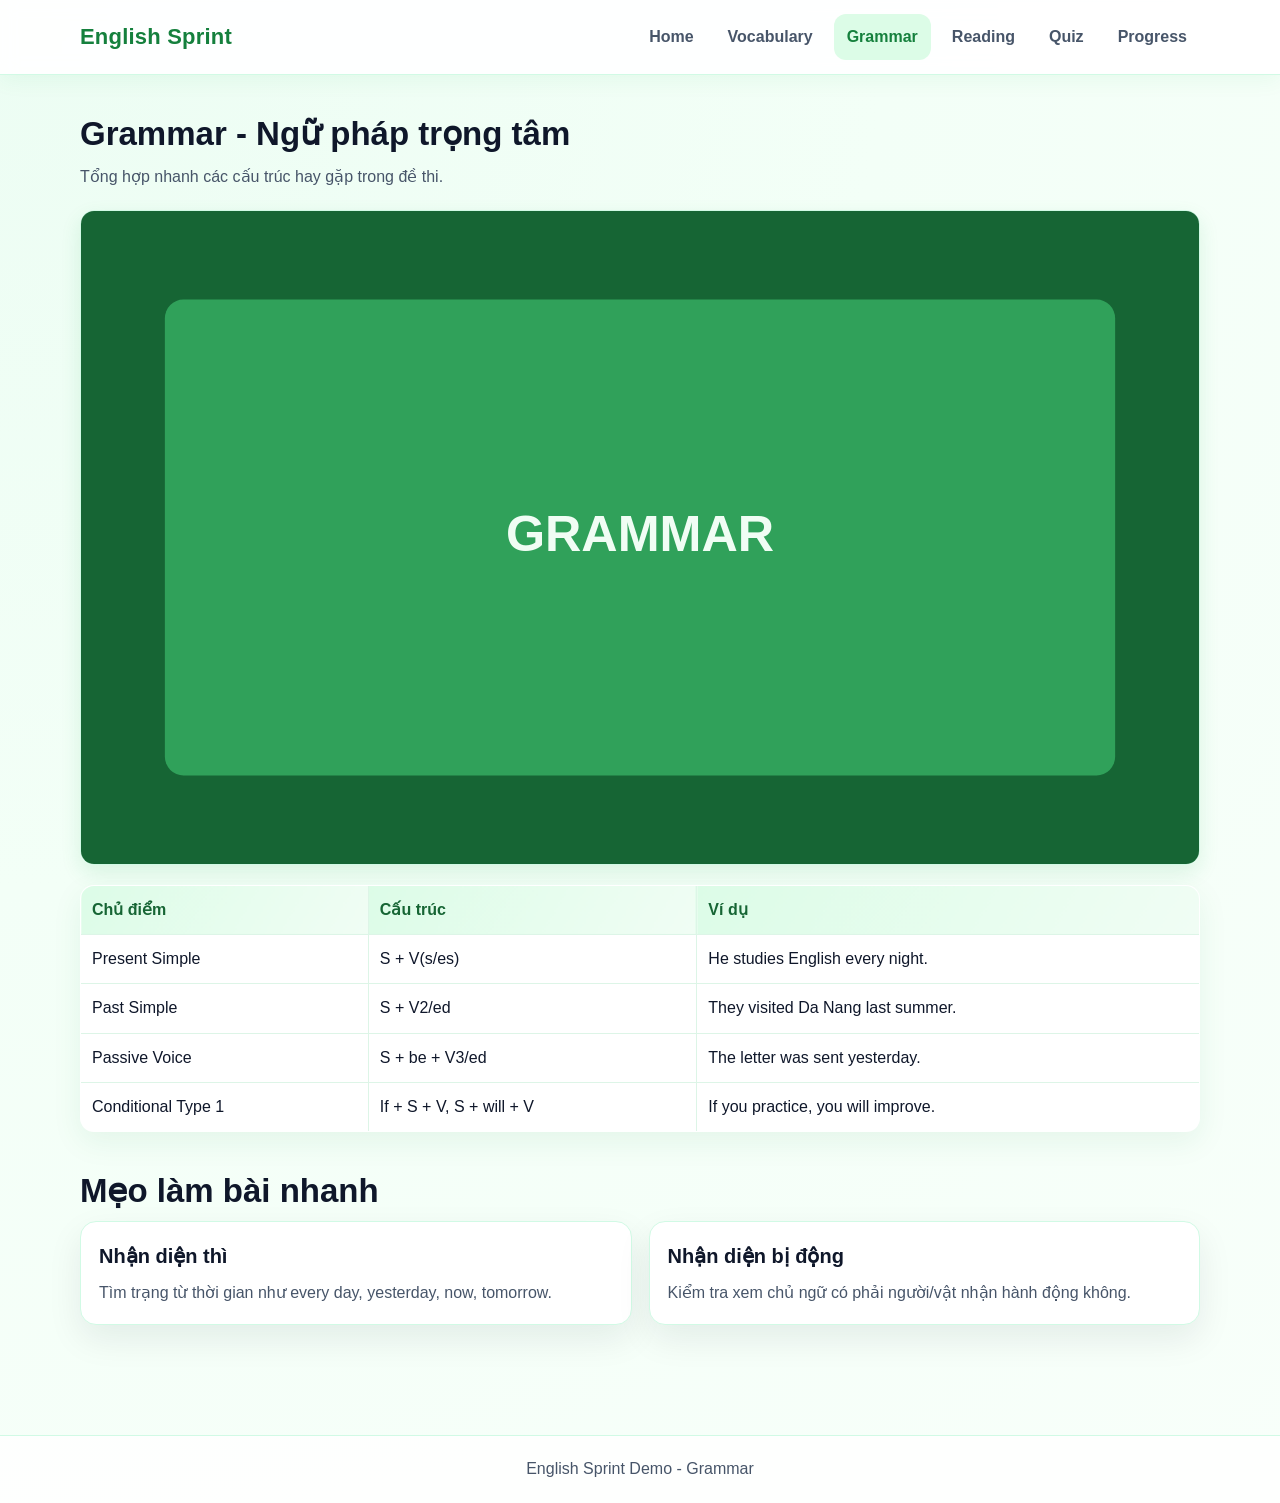
==== html/grammar.html @ 09dfe47a "Add files via upload" ====
<!doctype html>
<html lang="vi">
  <head>
    <meta charset="UTF-8" />
    <meta name="viewport" content="width=device-width, initial-scale=1.0" />
    <title>English Sprint - Grammar</title>
    <link rel="stylesheet" href="../css/style.css" />
  </head>
  <body>
    <header class="site-header">
      <div class="container header-wrap">
        <a class="logo" href="index.html">English Sprint</a>
        <button class="nav-toggle">Menu</button>
        <nav class="main-nav">
          <ul>
            <li><a href="index.html">Home</a></li>
            <li><a href="vocabulary.html">Vocabulary</a></li>
            <li><a href="grammar.html">Grammar</a></li>
            <li><a href="reading.html">Reading</a></li>
            <li><a href="quiz.html">Quiz</a></li>
            <li><a href="progress.html">Progress</a></li>
          </ul>
        </nav>
      </div>
    </header>

    <main class="section">
      <div class="container">
        <h1 class="section-title">Grammar - Ngữ pháp trọng tâm</h1>
        <p class="section-subtitle">Tổng hợp nhanh các cấu trúc hay gặp trong đề thi.</p>
        <img class="page-image" src="../images/grammar-green.svg" alt="Grammar green banner" />

        <table class="grammar-table">
          <thead>
            <tr>
              <th>Chủ điểm</th>
              <th>Cấu trúc</th>
              <th>Ví dụ</th>
            </tr>
          </thead>
          <tbody>
            <tr>
              <td>Present Simple</td>
              <td>S + V(s/es)</td>
              <td>He studies English every night.</td>
            </tr>
            <tr>
              <td>Past Simple</td>
              <td>S + V2/ed</td>
              <td>They visited Da Nang last summer.</td>
            </tr>
            <tr>
              <td>Passive Voice</td>
              <td>S + be + V3/ed</td>
              <td>The letter was sent yesterday.</td>
            </tr>
            <tr>
              <td>Conditional Type 1</td>
              <td>If + S + V, S + will + V</td>
              <td>If you practice, you will improve.</td>
            </tr>
          </tbody>
        </table>

        <section class="section">
          <h2 class="section-title">Mẹo làm bài nhanh</h2>
          <div class="grid-2">
            <article class="card">
              <h3>Nhận diện thì</h3>
              <p>Tìm trạng từ thời gian như every day, yesterday, now, tomorrow.</p>
            </article>
            <article class="card">
              <h3>Nhận diện bị động</h3>
              <p>Kiểm tra xem chủ ngữ có phải người/vật nhận hành động không.</p>
            </article>
          </div>
        </section>
      </div>
    </main>

    <footer class="site-footer">
      <div class="container">English Sprint Demo - Grammar</div>
    </footer>

    <script src="../js/main.js"></script>
  </body>
</html>
---- css/style.css ----
* {
  box-sizing: border-box;
  margin: 0;
  padding: 0;
}

:root {
  --primary: #16a34a;
  --primary-dark: #15803d;
  --primary-soft: #dcfce7;
  --bg: #f3fff7;
  --surface: #ffffff;
  --text: #0f172a;
  --muted: #475569;
  --border: #d1fae5;
  --success: #15803d;
  --danger: #b91c1c;
  --shadow-soft: 0 10px 30px rgba(21, 128, 61, 0.08);
  --shadow-card: 0 14px 35px rgba(15, 23, 42, 0.08);
  --radius: 16px;
}

html {
  scroll-behavior: smooth;
}

body {
  font-family: "Segoe UI", Tahoma, Geneva, Verdana, sans-serif;
  background: radial-gradient(circle at top left, #ecfdf3 0%, var(--bg) 45%, #f8fffa 100%);
  color: var(--text);
  line-height: 1.65;
}

a {
  text-decoration: none;
  color: inherit;
}

.container {
  width: min(1120px, 92%);
  margin: 0 auto;
}

.site-header {
  background: rgba(255, 255, 255, 0.92);
  border-bottom: 1px solid var(--border);
  backdrop-filter: blur(8px);
  position: sticky;
  top: 0;
  z-index: 10;
  box-shadow: 0 6px 20px rgba(22, 163, 74, 0.06);
}

.header-wrap {
  display: flex;
  align-items: center;
  justify-content: space-between;
  padding: 14px 0;
}

.logo {
  font-size: 22px;
  font-weight: 800;
  color: var(--primary-dark);
  letter-spacing: 0.2px;
}

.nav-toggle {
  display: none;
  border: 1px solid var(--border);
  border-radius: 12px;
  background: #fff;
  padding: 8px 12px;
  color: var(--primary-dark);
  cursor: pointer;
}

.main-nav ul {
  display: flex;
  gap: 8px;
  list-style: none;
  flex-wrap: wrap;
}

.main-nav a {
  display: inline-block;
  padding: 10px 13px;
  border-radius: 12px;
  color: var(--muted);
  font-weight: 600;
  transition: 0.2s ease;
}

.main-nav a:hover,
.main-nav a.active {
  background: var(--primary-soft);
  color: var(--primary-dark);
}

.hero {
  padding: 64px 0 34px;
}

.hero-grid {
  display: grid;
  grid-template-columns: 1.2fr 1fr;
  gap: 28px;
  align-items: center;
}

.hero h1 {
  font-size: clamp(32px, 4vw, 46px);
  line-height: 1.18;
  margin-bottom: 14px;
}

.hero p {
  color: var(--muted);
  margin-bottom: 22px;
  font-size: 17px;
  max-width: 62ch;
}

.hero-card {
  background: var(--surface);
  border: 1px solid var(--border);
  border-radius: 20px;
  padding: 22px;
  box-shadow: var(--shadow-soft);
}

.hero-cover,
.page-image {
  width: 100%;
  border-radius: 14px;
  border: 1px solid var(--border);
  display: block;
  box-shadow: 0 8px 20px rgba(22, 163, 74, 0.12);
}

.hero-cover {
  margin-bottom: 14px;
}

.page-image {
  margin: 10px 0 20px;
}

.btn,
button.btn {
  display: inline-flex;
  align-items: center;
  justify-content: center;
  gap: 6px;
  border: 0;
  border-radius: 12px;
  background: linear-gradient(135deg, var(--primary) 0%, var(--primary-dark) 100%);
  color: white;
  padding: 11px 17px;
  font-weight: 700;
  cursor: pointer;
  transition: transform 0.15s ease, box-shadow 0.2s ease;
  box-shadow: 0 10px 20px rgba(21, 128, 61, 0.22);
}

.btn:hover,
button.btn:hover {
  transform: translateY(-1px);
  box-shadow: 0 14px 24px rgba(21, 128, 61, 0.28);
}

.btn.outline {
  border: 1px solid var(--primary);
  color: var(--primary-dark);
  background: #fff;
  box-shadow: none;
}

.btn.outline:hover {
  background: var(--primary-soft);
}

.section {
  padding: 38px 0;
}

.section-title {
  font-size: clamp(27px, 3vw, 33px);
  margin-bottom: 9px;
  line-height: 1.26;
}

.section-subtitle {
  color: var(--muted);
  margin-bottom: 20px;
  font-size: 16px;
}

.grid-3 {
  display: grid;
  grid-template-columns: repeat(3, 1fr);
  gap: 17px;
}

.grid-2 {
  display: grid;
  grid-template-columns: repeat(2, 1fr);
  gap: 17px;
}

.card {
  background: var(--surface);
  border: 1px solid var(--border);
  border-radius: var(--radius);
  padding: 18px;
  box-shadow: var(--shadow-card);
}

.card h3 {
  margin-bottom: 7px;
  font-size: 20px;
}

.card p {
  color: var(--muted);
}

.flashcard {
  cursor: pointer;
  transition: transform 0.2s ease, box-shadow 0.2s ease;
}

.flashcard:hover {
  transform: translateY(-3px);
  box-shadow: 0 18px 36px rgba(22, 163, 74, 0.18);
}

.flashcard .answer {
  margin-top: 10px;
  padding-top: 10px;
  border-top: 1px dashed var(--border);
  color: var(--muted);
  display: none;
}

.flashcard.open .answer {
  display: block;
}

.badge {
  display: inline-block;
  margin-top: 12px;
  background: var(--primary-soft);
  color: var(--primary-dark);
  padding: 5px 11px;
  border-radius: 999px;
  font-size: 13px;
  font-weight: 700;
}

.grammar-table {
  width: 100%;
  border-collapse: collapse;
  background: var(--surface);
  border: 1px solid var(--border);
  border-radius: 14px;
  overflow: hidden;
  box-shadow: var(--shadow-soft);
}

.grammar-table th,
.grammar-table td {
  border: 1px solid #ddf5e7;
  padding: 11px;
  text-align: left;
  vertical-align: top;
}

.grammar-table th {
  background: linear-gradient(120deg, #dcfce7 0%, #f0fdf4 100%);
  color: #166534;
}

.reading-block {
  background: #fff;
  border: 1px solid var(--border);
  border-radius: 14px;
  padding: 19px;
  margin-bottom: 18px;
  box-shadow: var(--shadow-soft);
}

.question {
  margin-bottom: 14px;
}

.question p {
  margin-bottom: 8px;
  color: var(--text);
  font-weight: 700;
}

.options label {
  display: block;
  margin-bottom: 8px;
  color: var(--muted);
}

.options input {
  accent-color: var(--primary-dark);
}

.result {
  margin-top: 14px;
  padding: 12px;
  border-radius: 12px;
  background: #ecfeff;
  border: 1px solid #bae6fd;
  color: #075985;
  font-weight: 600;
}

.result.good {
  background: #ecfdf5;
  border-color: #bbf7d0;
  color: var(--success);
}

.result.bad {
  background: #fef2f2;
  border-color: #fecaca;
  color: var(--danger);
}

.result.tight {
  margin-top: 12px;
}

.stack-space {
  margin-bottom: 12px;
}

.stats {
  display: grid;
  grid-template-columns: repeat(3, 1fr);
  gap: 14px;
  margin-bottom: 16px;
}

.stat {
  background: #fff;
  border: 1px solid var(--border);
  border-radius: 14px;
  padding: 15px;
  box-shadow: var(--shadow-soft);
}

.stat h4 {
  color: var(--muted);
  font-size: 14px;
  margin-bottom: 8px;
}

.stat p {
  font-size: 26px;
  font-weight: 800;
  color: #14532d;
}

.history-list {
  list-style: none;
  display: grid;
  gap: 10px;
}

.history-item {
  background: #fff;
  border: 1px solid var(--border);
  border-radius: 12px;
  padding: 13px;
  display: flex;
  justify-content: space-between;
  align-items: center;
  box-shadow: var(--shadow-soft);
}

.site-footer {
  margin-top: 34px;
  padding: 20px 0;
  border-top: 1px solid var(--border);
  color: var(--muted);
  text-align: center;
  background: rgba(255, 255, 255, 0.85);
}

@media (max-width: 900px) {
  .hero-grid,
  .grid-3,
  .grid-2,
  .stats {
    grid-template-columns: 1fr;
  }

  .hero {
    padding-top: 42px;
  }
}

@media (max-width: 740px) {
  .nav-toggle {
    display: inline-block;
  }

  .main-nav {
    position: absolute;
    top: 64px;
    left: 0;
    right: 0;
    background: #fff;
    border-bottom: 1px solid var(--border);
    display: none;
    box-shadow: 0 12px 22px rgba(15, 23, 42, 0.09);
  }

  .main-nav.open {
    display: block;
  }

  .main-nav ul {
    flex-direction: column;
    padding: 10px;
  }

  .main-nav a {
    width: 100%;
  }

  .history-item {
    flex-direction: column;
    align-items: flex-start;
    gap: 6px;
  }
}

/* ==========================================================================
   Vocabulary - Learned states
   ========================================================================== */
.flashcard {
  position: relative;
  display: flex;
  flex-direction: column;
  justify-content: space-between;
  height: 100%;
  min-height: 220px;
}

.flashcard.learned {
  opacity: 0.85;
  border-color: var(--success);
  background: linear-gradient(135deg, #ffffff 0%, #f0fdf4 100%);
  box-shadow: 0 8px 24px rgba(22, 163, 74, 0.08);
}

.flashcard.learned .learned-badge {
  display: inline-block;
}

/* Nút đánh dấu trong flashcard */
.learn-btn {
  margin-top: auto; /* Đẩy nút xuống dưới cùng của card */
  font-size: 14px;
  padding: 8px 12px;
  border-radius: 10px;
  border-color: #cbd5e1;
  color: var(--muted);
  width: 100%;
  transition: all 0.2s ease;
}

.learn-btn:hover {
  background: #f1f5f9;
  border-color: #94a3b8;
  color: var(--text);
  box-shadow: none;
}

.flashcard.learned .learn-btn {
  background: var(--primary-soft);
  color: var(--success);
  border-color: var(--border);
}

.flashcard.learned .learn-btn:hover {
  background: #bbf7d0;
  color: var(--primary-dark);
}

/* Badge hiển thị "Đã thuộc" */
.learned-badge {
  display: none;
  position: absolute;
  top: 14px;
  right: 14px;
  background: linear-gradient(135deg, var(--primary) 0%, var(--primary-dark) 100%);
  color: white;
  padding: 4px 10px;
  border-radius: 20px;
  font-size: 11px;
  font-weight: 700;
  box-shadow: 0 4px 10px rgba(22, 163, 74, 0.2);
}
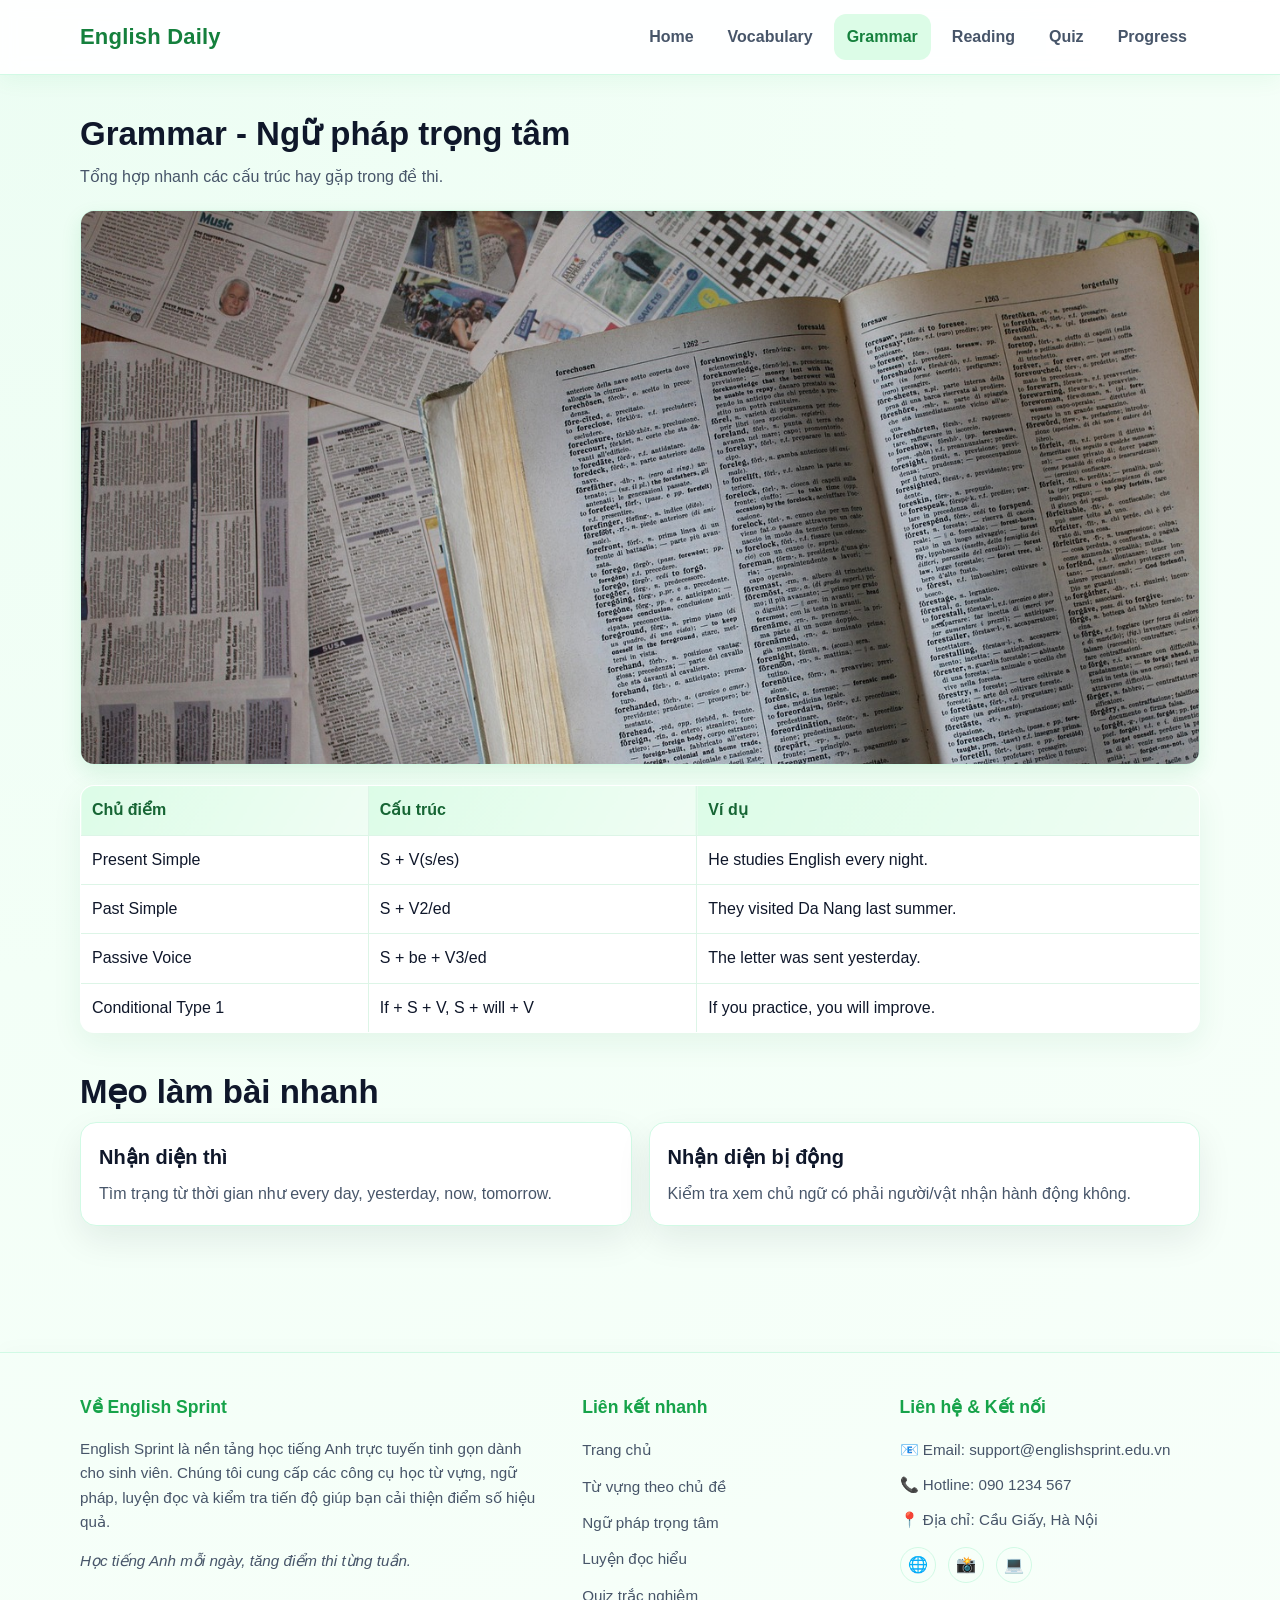
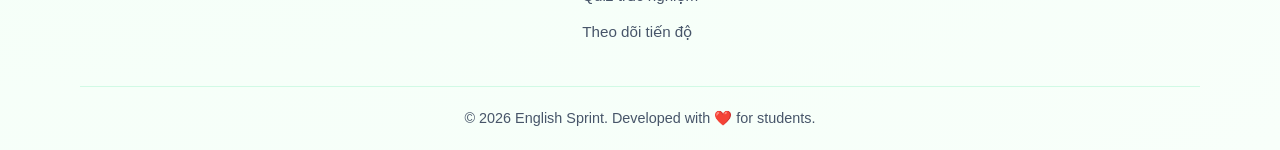
==== commit 6de49c34: "Cập nhật nội dung trang chủ và tối ưu giao diện" ====
--- a/html/grammar.html
+++ b/html/grammar.html
@@ -9,11 +9,11 @@
   <body>
     <header class="site-header">
       <div class="container header-wrap">
-        <a class="logo" href="index.html">English Sprint</a>
+        <a class="logo" href="../index.html">English Daily</a>
         <button class="nav-toggle">Menu</button>
         <nav class="main-nav">
           <ul>
-            <li><a href="index.html">Home</a></li>
+            <li><a href="../index.html">Home</a></li>
             <li><a href="vocabulary.html">Vocabulary</a></li>
             <li><a href="grammar.html">Grammar</a></li>
             <li><a href="reading.html">Reading</a></li>
@@ -28,7 +28,7 @@
       <div class="container">
         <h1 class="section-title">Grammar - Ngữ pháp trọng tâm</h1>
         <p class="section-subtitle">Tổng hợp nhanh các cấu trúc hay gặp trong đề thi.</p>
-        <img class="page-image" src="../images/grammar-green.svg" alt="Grammar green banner" />
+        <img class="page-image" src="../images/anh_003.jpg" alt="Grammar banner" />
 
         <table class="grammar-table">
           <thead>
@@ -79,7 +79,42 @@
     </main>
 
     <footer class="site-footer">
-      <div class="container">English Sprint Demo - Grammar</div>
+      <div class="container">
+        <div class="footer-grid">
+          <div class="footer-column">
+            <h3>Về English Sprint</h3>
+            <p>English Sprint là nền tảng học tiếng Anh trực tuyến tinh gọn dành cho sinh viên. Chúng tôi cung cấp các công cụ học từ vựng, ngữ pháp, luyện đọc và kiểm tra tiến độ giúp bạn cải thiện điểm số hiệu quả.</p>
+            <p><em>Học tiếng Anh mỗi ngày, tăng điểm thi từng tuần.</em></p>
+          </div>
+          <div class="footer-column">
+            <h3>Liên kết nhanh</h3>
+            <ul class="footer-links">
+              <li><a href="../index.html">Trang chủ</a></li>
+              <li><a href="vocabulary.html">Từ vựng theo chủ đề</a></li>
+              <li><a href="grammar.html">Ngữ pháp trọng tâm</a></li>
+              <li><a href="reading.html">Luyện đọc hiểu</a></li>
+              <li><a href="quiz.html">Quiz trắc nghiệm</a></li>
+              <li><a href="progress.html">Theo dõi tiến độ</a></li>
+            </ul>
+          </div>
+          <div class="footer-column">
+            <h3>Liên hệ & Kết nối</h3>
+            <ul class="footer-contact-info">
+              <li>📧 Email: support@englishsprint.edu.vn</li>
+              <li>📞 Hotline: 090 1234 567</li>
+              <li>📍 Địa chỉ: Cầu Giấy, Hà Nội</li>
+            </ul>
+            <div class="footer-socials">
+              <a href="#" class="social-icon" title="Facebook">🌐</a>
+              <a href="#" class="social-icon" title="Instagram">📸</a>
+              <a href="#" class="social-icon" title="GitHub">💻</a>
+            </div>
+          </div>
+        </div>
+        <div class="footer-bottom">
+          <p>&copy; 2026 English Sprint. Developed with ❤️ for students.</p>
+        </div>
+      </div>
     </footer>
 
     <script src="../js/main.js"></script>
--- a/css/style.css
+++ b/css/style.css
@@ -385,12 +385,116 @@
 }
 
 .site-footer {
-  margin-top: 34px;
-  padding: 20px 0;
+  margin-top: 50px;
+  padding: 40px 0 20px 0;
   border-top: 1px solid var(--border);
   color: var(--muted);
+  background: var(--bg-white);
+  box-shadow: 0 -4px 20px rgba(0, 0, 0, 0.02);
+}
+
+.footer-grid {
+  display: grid;
+  grid-template-columns: 2fr 1.2fr 1.3fr;
+  gap: 40px;
+  margin-bottom: 30px;
+}
+
+.footer-column h3 {
+  color: var(--primary);
+  font-size: 1.1rem;
+  font-weight: 700;
+  margin-bottom: 15px;
+  position: relative;
+}
+
+.footer-column p {
+  font-size: 0.95rem;
+  line-height: 1.6;
+  margin-bottom: 15px;
+}
+
+.footer-links {
+  list-style: none;
+  padding: 0;
+  margin: 0;
+}
+
+.footer-links li {
+  margin-bottom: 10px;
+}
+
+.footer-links a {
+  color: var(--muted);
+  text-decoration: none;
+  font-size: 0.95rem;
+  transition: all 0.2s ease;
+  display: inline-block;
+}
+
+.footer-links a:hover {
+  color: var(--primary-dark);
+  transform: translateX(4px);
+}
+
+.footer-contact-info {
+  list-style: none;
+  padding: 0;
+  margin: 0;
+}
+
+.footer-contact-info li {
+  font-size: 0.95rem;
+  margin-bottom: 10px;
+  display: flex;
+  align-items: center;
+  gap: 8px;
+}
+
+.footer-socials {
+  display: flex;
+  gap: 12px;
+  margin-top: 15px;
+}
+
+.social-icon {
+  display: inline-flex;
+  align-items: center;
+  justify-content: center;
+  width: 36px;
+  height: 36px;
+  border-radius: 50%;
+  background: var(--bg-light);
+  color: var(--primary);
+  text-decoration: none;
+  font-size: 1rem;
+  transition: all 0.2s ease;
+  border: 1px solid var(--border);
+}
+
+.social-icon:hover {
+  background: var(--primary);
+  color: #fff;
+  transform: translateY(-3px);
+  box-shadow: var(--shadow-soft);
+}
+
+.footer-bottom {
+  border-top: 1px solid var(--border);
+  padding-top: 20px;
   text-align: center;
-  background: rgba(255, 255, 255, 0.85);
+  font-size: 0.9rem;
+}
+
+@media (max-width: 768px) {
+  .footer-grid {
+    grid-template-columns: 1fr;
+    gap: 30px;
+  }
+
+  .footer-links a:hover {
+    transform: none;
+  }
 }
 
 @media (max-width: 900px) {
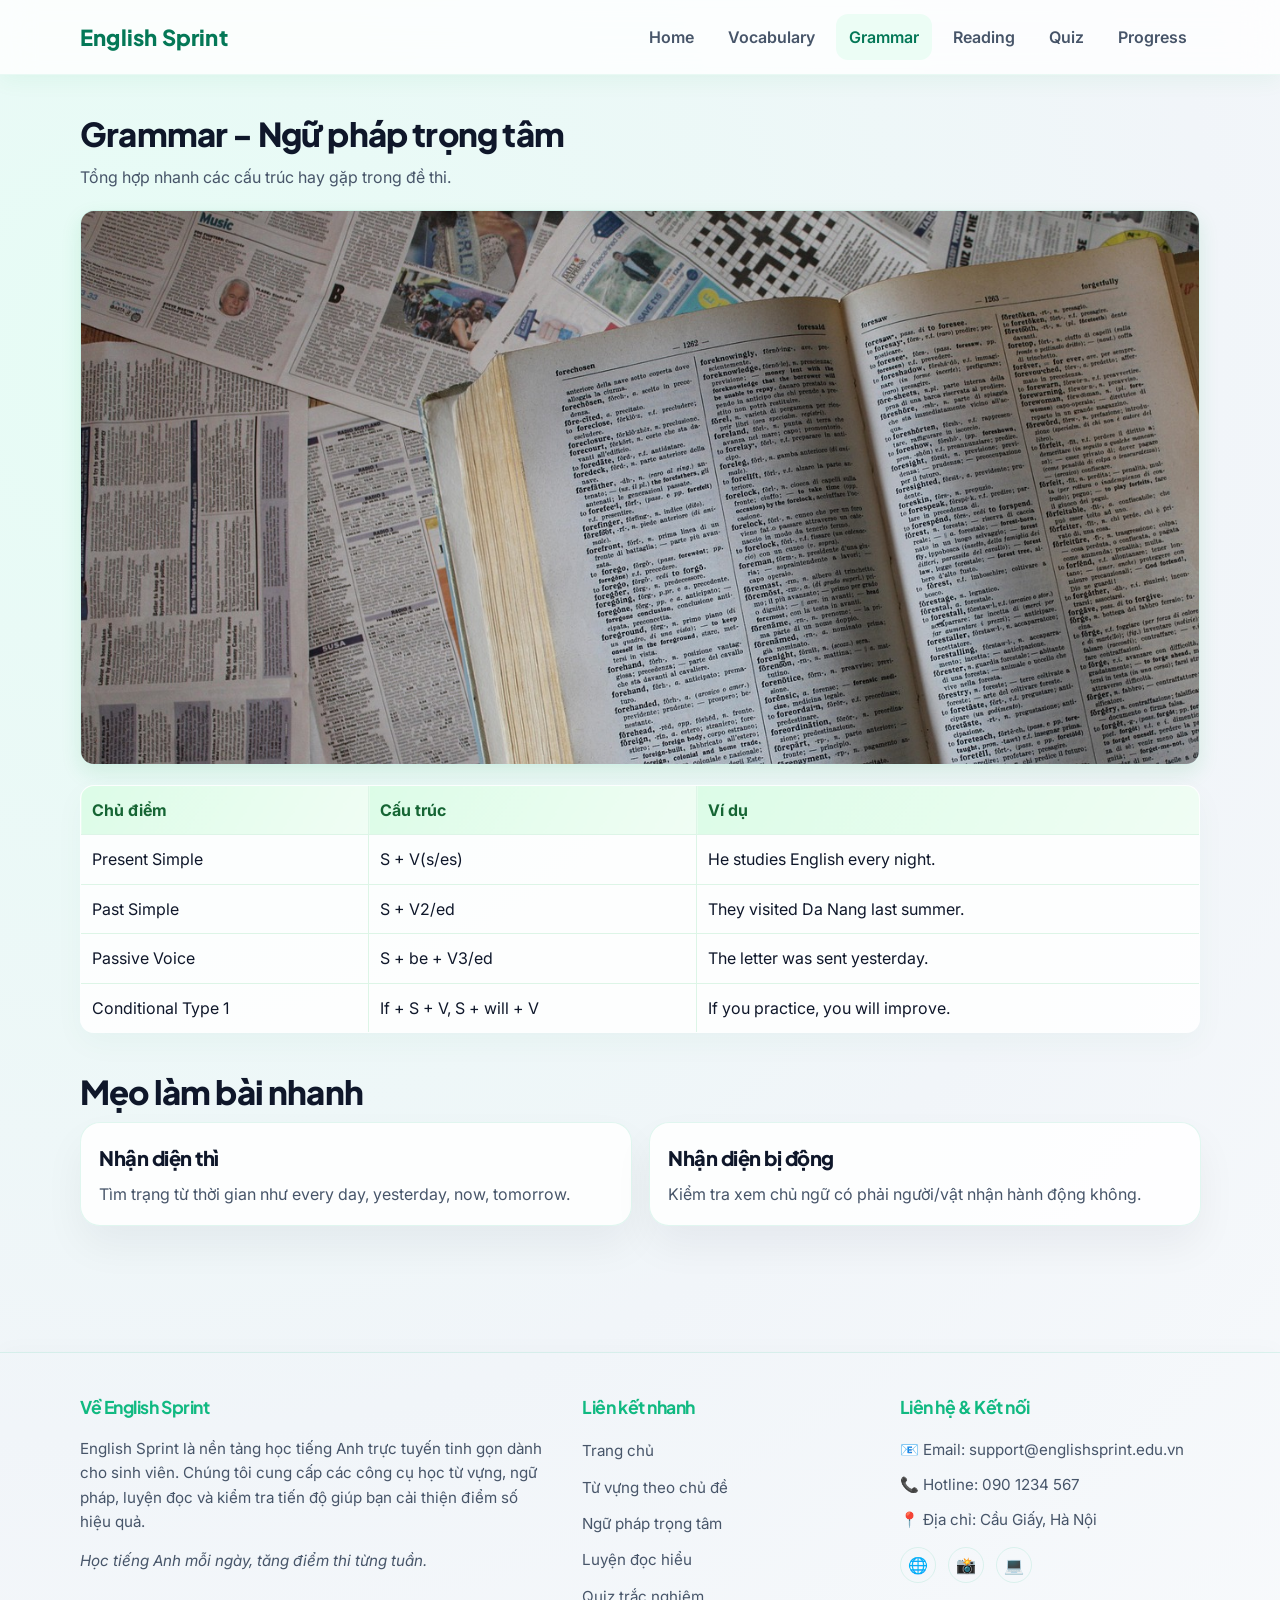
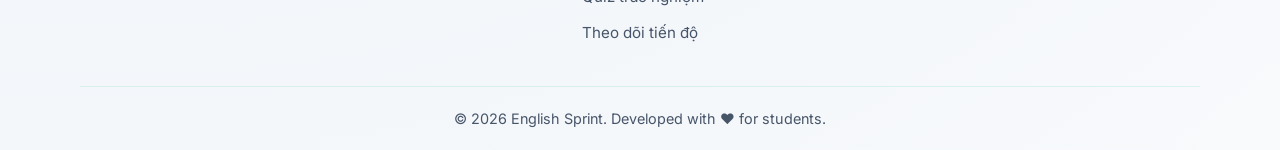
==== commit aa8295dc: "Nang cap giao dien: Them icon, doi mau sac va typography cao cap, them cac hieu ung chuyen dong muot" ====
--- a/html/grammar.html
+++ b/html/grammar.html
@@ -4,12 +4,17 @@
     <meta charset="UTF-8" />
     <meta name="viewport" content="width=device-width, initial-scale=1.0" />
     <title>English Sprint - Grammar</title>
+    <link rel="shortcut icon" href="../ico/favicon.ico" type="image/x-icon" />
+    <link rel="apple-touch-icon" sizes="180x180" href="../ico/apple-touch-icon.png" />
+    <link rel="icon" type="image/png" sizes="32x32" href="../ico/favicon-32x32.png" />
+    <link rel="icon" type="image/png" sizes="16x16" href="../ico/favicon-16x16.png" />
+    <link rel="manifest" href="../ico/site.webmanifest" />
     <link rel="stylesheet" href="../css/style.css" />
   </head>
   <body>
     <header class="site-header">
       <div class="container header-wrap">
-        <a class="logo" href="../index.html">English Daily</a>
+        <a class="logo" href="../index.html">English Sprint</a>
         <button class="nav-toggle">Menu</button>
         <nav class="main-nav">
           <ul>
@@ -26,11 +31,11 @@
 
     <main class="section">
       <div class="container">
-        <h1 class="section-title">Grammar - Ngữ pháp trọng tâm</h1>
-        <p class="section-subtitle">Tổng hợp nhanh các cấu trúc hay gặp trong đề thi.</p>
-        <img class="page-image" src="../images/anh_003.jpg" alt="Grammar banner" />
+        <h1 class="section-title scroll-reveal">Grammar - Ngữ pháp trọng tâm</h1>
+        <p class="section-subtitle scroll-reveal stagger-1">Tổng hợp nhanh các cấu trúc hay gặp trong đề thi.</p>
+        <img class="page-image scroll-reveal stagger-1" src="../images/anh_003.jpg" alt="Grammar banner" />
 
-        <table class="grammar-table">
+        <table class="grammar-table scroll-reveal stagger-2">
           <thead>
             <tr>
               <th>Chủ điểm</th>
@@ -63,13 +68,13 @@
         </table>
 
         <section class="section">
-          <h2 class="section-title">Mẹo làm bài nhanh</h2>
+          <h2 class="section-title scroll-reveal">Mẹo làm bài nhanh</h2>
           <div class="grid-2">
-            <article class="card">
+            <article class="card scroll-reveal stagger-1">
               <h3>Nhận diện thì</h3>
               <p>Tìm trạng từ thời gian như every day, yesterday, now, tomorrow.</p>
             </article>
-            <article class="card">
+            <article class="card scroll-reveal stagger-2">
               <h3>Nhận diện bị động</h3>
               <p>Kiểm tra xem chủ ngữ có phải người/vật nhận hành động không.</p>
             </article>
--- a/css/style.css
+++ b/css/style.css
@@ -1,3 +1,5 @@
+@import url('https://fonts.googleapis.com/css2?family=Inter:wght@400;500;600;700&family=Plus+Jakarta+Sans:wght@700;800&display=swap');
+
 * {
   box-sizing: border-box;
   margin: 0;
@@ -5,19 +7,23 @@
 }
 
 :root {
-  --primary: #16a34a;
-  --primary-dark: #15803d;
-  --primary-soft: #dcfce7;
-  --bg: #f3fff7;
-  --surface: #ffffff;
-  --text: #0f172a;
-  --muted: #475569;
-  --border: #d1fae5;
-  --success: #15803d;
-  --danger: #b91c1c;
-  --shadow-soft: 0 10px 30px rgba(21, 128, 61, 0.08);
-  --shadow-card: 0 14px 35px rgba(15, 23, 42, 0.08);
-  --radius: 16px;
+  /* Premium Emerald & Deep Indigo Palette */
+  --primary: #10b981; /* Ngọc lục bảo rực rỡ */
+  --primary-dark: #047857; /* Xanh rừng sâu lắng */
+  --primary-soft: #ecfdf5; /* Bạc hà siêu nhẹ */
+  --secondary: #6366f1; /* Tím Indigo tạo điểm nhấn tương phản */
+  --secondary-soft: #e0e7ff; /* Tím Indigo nhạt */
+  --bg: #f8fafc; /* Nền phiến đá dịu mắt */
+  --bg-gradient: radial-gradient(circle at 10% 20%, #e6fcf5 0%, #f1f5f9 60%, #f8fafc 100%);
+  --surface: rgba(255, 255, 255, 0.85); /* Mặt kính mờ */
+  --text: #0f172a; /* Slate 900 */
+  --muted: #475569; /* Slate 600 */
+  --border: rgba(16, 185, 129, 0.12); /* Đường viền mỏng mờ */
+  --success: #059669;
+  --danger: #ef4444;
+  --shadow-soft: 0 10px 30px rgba(4, 120, 87, 0.04);
+  --shadow-card: 0 20px 40px rgba(15, 23, 42, 0.05);
+  --radius: 20px;
 }
 
 html {
@@ -25,10 +31,18 @@
 }
 
 body {
-  font-family: "Segoe UI", Tahoma, Geneva, Verdana, sans-serif;
-  background: radial-gradient(circle at top left, #ecfdf3 0%, var(--bg) 45%, #f8fffa 100%);
+  font-family: 'Inter', -apple-system, BlinkMacSystemFont, "Segoe UI", Roboto, sans-serif;
+  background: var(--bg-gradient);
   color: var(--text);
   line-height: 1.65;
+  -webkit-font-smoothing: antialiased;
+}
+
+h1, h2, h3, h4, h5, h6, .logo {
+  font-family: 'Plus Jakarta Sans', -apple-system, BlinkMacSystemFont, "Segoe UI", Roboto, sans-serif;
+  font-weight: 800;
+  letter-spacing: -0.025em;
+  color: #0f172a;
 }
 
 a {
@@ -42,9 +56,10 @@
 }
 
 .site-header {
-  background: rgba(255, 255, 255, 0.92);
-  border-bottom: 1px solid var(--border);
-  backdrop-filter: blur(8px);
+  background: rgba(255, 255, 255, 0.8);
+  border-bottom: 1px solid rgba(16, 185, 129, 0.08);
+  backdrop-filter: blur(16px);
+  -webkit-backdrop-filter: blur(16px);
   position: sticky;
   top: 0;
   z-index: 10;
@@ -127,15 +142,27 @@
   border-radius: 20px;
   padding: 22px;
   box-shadow: var(--shadow-soft);
+  position: relative;
+  overflow: hidden;
 }
 
 .hero-cover,
+.hero-cover-slider,
 .page-image {
   width: 100%;
   border-radius: 14px;
   border: 1px solid var(--border);
   display: block;
   box-shadow: 0 8px 20px rgba(22, 163, 74, 0.12);
+  transition: transform 0.4s cubic-bezier(0.16, 1, 0.3, 1), box-shadow 0.4s cubic-bezier(0.16, 1, 0.3, 1);
+  will-change: transform, box-shadow;
+}
+
+.hero-cover:hover,
+.hero-cover-slider:hover,
+.page-image:hover {
+  transform: translateY(-5px) scale(1.01);
+  box-shadow: 0 16px 36px rgba(22, 163, 74, 0.22);
 }
 
 .hero-cover {
@@ -214,6 +241,36 @@
   border-radius: var(--radius);
   padding: 18px;
   box-shadow: var(--shadow-card);
+  position: relative;
+  overflow: hidden;
+}
+
+/* Hiệu ứng bóng loáng (Glassmorphism Shimmer) khi hover */
+.card::after,
+.hero-card::after {
+  content: '';
+  position: absolute;
+  top: 0;
+  left: -150%;
+  width: 65%;
+  height: 100%;
+  background: linear-gradient(
+    to right,
+    rgba(255, 255, 255, 0) 0%,
+    rgba(255, 255, 255, 0.6) 30%,
+    rgba(255, 255, 255, 0.95) 50%,
+    rgba(255, 255, 255, 0.6) 70%,
+    rgba(255, 255, 255, 0) 100%
+  );
+  transform: skewX(-25deg);
+  transition: left 0.85s cubic-bezier(0.19, 1, 0.22, 1);
+  z-index: 3;
+  pointer-events: none;
+}
+
+.card:hover::after,
+.hero-card:hover::after {
+  left: 150%;
 }
 
 .card h3 {
@@ -513,6 +570,14 @@
 @media (max-width: 740px) {
   .nav-toggle {
     display: inline-block;
+    transition: all 0.25s cubic-bezier(0.16, 1, 0.3, 1);
+  }
+
+  .nav-toggle.active {
+    background: var(--primary);
+    color: white;
+    border-color: var(--primary);
+    transform: scale(0.96);
   }
 
   .main-nav {
@@ -520,14 +585,23 @@
     top: 64px;
     left: 0;
     right: 0;
-    background: #fff;
+    background: rgba(255, 255, 255, 0.96);
+    backdrop-filter: blur(12px);
+    -webkit-backdrop-filter: blur(12px);
     border-bottom: 1px solid var(--border);
-    display: none;
-    box-shadow: 0 12px 22px rgba(15, 23, 42, 0.09);
+    box-shadow: 0 12px 22px rgba(15, 23, 42, 0.08);
+    opacity: 0;
+    transform: translateY(-10px);
+    visibility: hidden;
+    pointer-events: none;
+    transition: opacity 0.3s cubic-bezier(0.16, 1, 0.3, 1), transform 0.3s cubic-bezier(0.16, 1, 0.3, 1), visibility 0.3s;
   }
 
   .main-nav.open {
-    display: block;
+    opacity: 1;
+    transform: translateY(0);
+    visibility: visible;
+    pointer-events: auto;
   }
 
   .main-nav ul {
@@ -614,3 +688,74 @@
   box-shadow: 0 4px 10px rgba(22, 163, 74, 0.2);
 }
 
+/* ==========================================================================
+   Hero Slideshow / Loop
+   ========================================================================== */
+.hero-cover-slider {
+  position: relative;
+  width: 100%;
+  aspect-ratio: 16 / 9;
+  border-radius: 14px;
+  border: 1px solid var(--border);
+  overflow: hidden;
+  box-shadow: 0 8px 20px rgba(22, 163, 74, 0.12);
+  margin-bottom: 14px;
+}
+
+.hero-cover-slider .slide {
+  position: absolute;
+  top: 0;
+  left: 0;
+  width: 100%;
+  height: 100%;
+  object-fit: cover;
+  opacity: 0;
+  transition: opacity 1s ease-in-out;
+  z-index: 1;
+}
+
+.hero-cover-slider .slide.active {
+  opacity: 1;
+  z-index: 2;
+}
+
+/* ==========================================================================
+   Scroll Reveal Animations
+   ========================================================================== */
+.scroll-reveal {
+  opacity: 0;
+  transform: translateY(30px);
+  transition: opacity 0.8s cubic-bezier(0.16, 1, 0.3, 1), transform 0.8s cubic-bezier(0.16, 1, 0.3, 1);
+  will-change: opacity, transform;
+}
+
+.scroll-reveal.active {
+  opacity: 1;
+  transform: translateY(0);
+}
+
+.stagger-1 { transition-delay: 0.15s; }
+.stagger-2 { transition-delay: 0.3s; }
+.stagger-3 { transition-delay: 0.45s; }
+.stagger-4 { transition-delay: 0.6s; }
+
+/* Vocabulary Click Hint */
+.click-hint {
+  font-size: 13px;
+  color: var(--muted);
+  margin: 10px 0;
+  display: block;
+  font-style: italic;
+  opacity: 0.75;
+  transition: opacity 0.2s ease;
+}
+
+.flashcard:hover .click-hint {
+  opacity: 1;
+  color: var(--primary-dark);
+}
+
+.flashcard.open .click-hint {
+  display: none;
+}
+
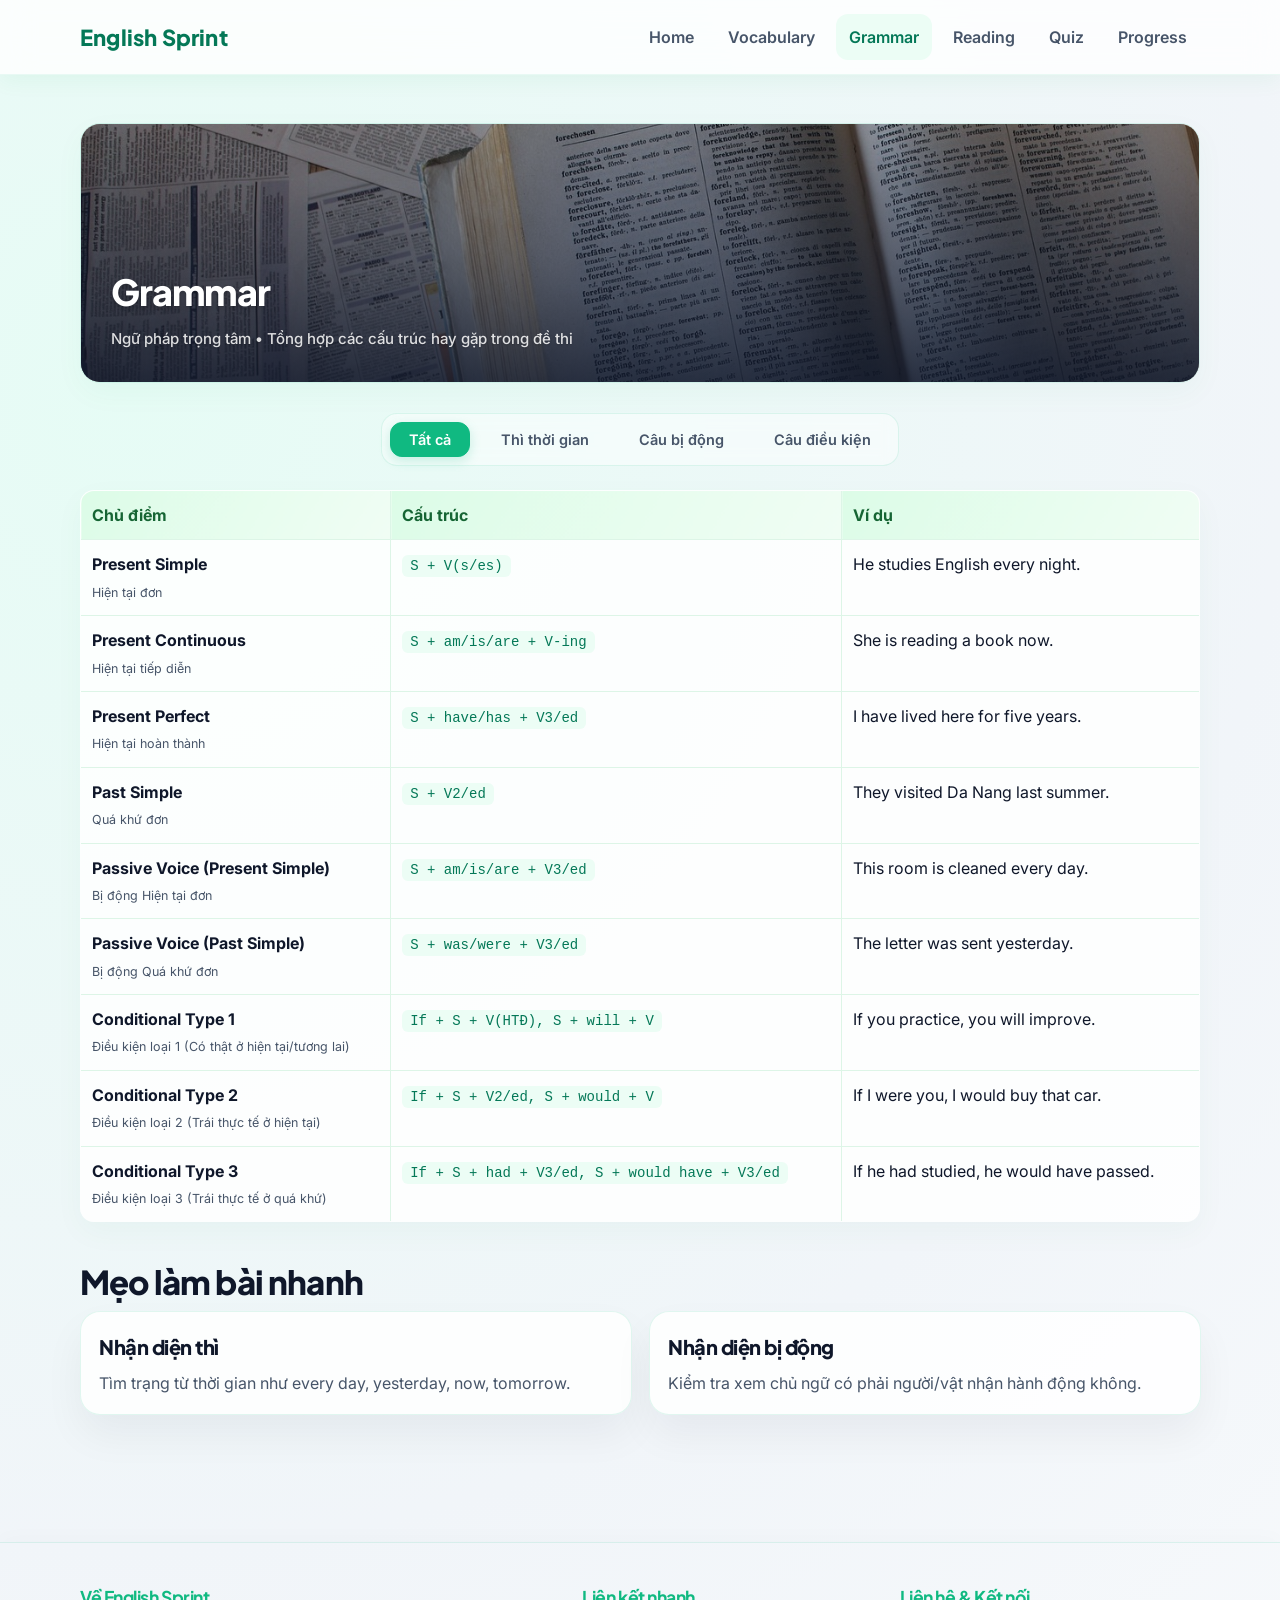
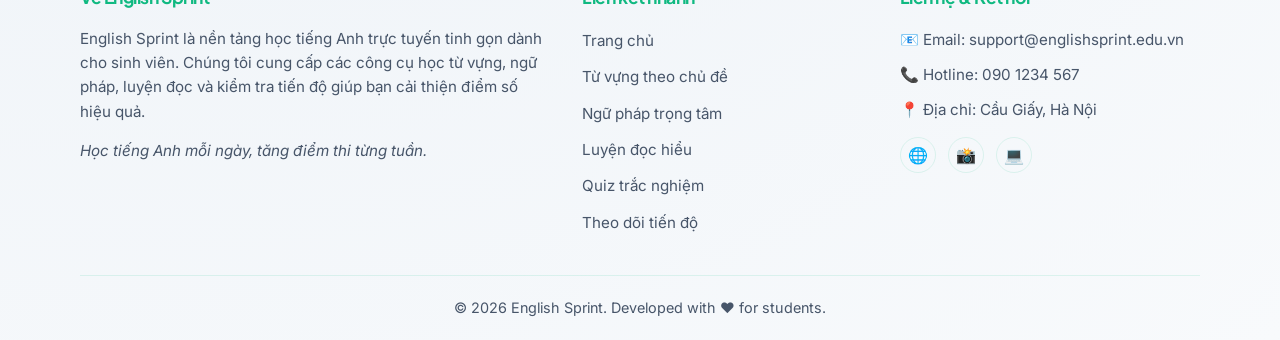
==== commit 9a539437: "Nang cap trang Grammar: Them bo loc phan loai ly thuyet tuong tac va mo rong 9 cau truc" ====
--- a/html/grammar.html
+++ b/html/grammar.html
@@ -31,9 +31,23 @@
 
     <main class="section">
       <div class="container">
-        <h1 class="section-title scroll-reveal">Grammar - Ngữ pháp trọng tâm</h1>
-        <p class="section-subtitle scroll-reveal stagger-1">Tổng hợp nhanh các cấu trúc hay gặp trong đề thi.</p>
-        <img class="page-image scroll-reveal stagger-1" src="../images/anh_003.jpg" alt="Grammar banner" />
+        <div class="page-hero scroll-reveal">
+          <img class="page-hero-image" src="../images/anh_003.jpg" alt="Grammar banner" />
+          <div class="page-hero-overlay"></div>
+          <div class="page-hero-content">
+            <h1 class="page-hero-title">Grammar</h1>
+            <p class="page-hero-subtitle">Ngữ pháp trọng tâm • Tổng hợp các cấu trúc hay gặp trong đề thi</p>
+          </div>
+        </div>
+
+
+        <!-- Thanh bộ lọc chuyên đề ngữ pháp -->
+        <div class="grammar-filter-bar scroll-reveal stagger-1">
+          <button class="filter-btn active" data-filter="all">Tất cả</button>
+          <button class="filter-btn" data-filter="tenses">Thì thời gian</button>
+          <button class="filter-btn" data-filter="passive">Câu bị động</button>
+          <button class="filter-btn" data-filter="conditionals">Câu điều kiện</button>
+        </div>
 
         <table class="grammar-table scroll-reveal stagger-2">
           <thead>
@@ -44,28 +58,55 @@
             </tr>
           </thead>
           <tbody>
-            <tr>
-              <td>Present Simple</td>
-              <td>S + V(s/es)</td>
+            <tr data-category="tenses" class="show-row">
+              <td><strong>Present Simple</strong><br><span class="grammar-desc">Hiện tại đơn</span></td>
+              <td><code>S + V(s/es)</code></td>
               <td>He studies English every night.</td>
             </tr>
-            <tr>
-              <td>Past Simple</td>
-              <td>S + V2/ed</td>
+            <tr data-category="tenses" class="show-row">
+              <td><strong>Present Continuous</strong><br><span class="grammar-desc">Hiện tại tiếp diễn</span></td>
+              <td><code>S + am/is/are + V-ing</code></td>
+              <td>She is reading a book now.</td>
+            </tr>
+            <tr data-category="tenses" class="show-row">
+              <td><strong>Present Perfect</strong><br><span class="grammar-desc">Hiện tại hoàn thành</span></td>
+              <td><code>S + have/has + V3/ed</code></td>
+              <td>I have lived here for five years.</td>
+            </tr>
+            <tr data-category="tenses" class="show-row">
+              <td><strong>Past Simple</strong><br><span class="grammar-desc">Quá khứ đơn</span></td>
+              <td><code>S + V2/ed</code></td>
               <td>They visited Da Nang last summer.</td>
             </tr>
-            <tr>
-              <td>Passive Voice</td>
-              <td>S + be + V3/ed</td>
+            <tr data-category="passive" class="show-row">
+              <td><strong>Passive Voice (Present Simple)</strong><br><span class="grammar-desc">Bị động Hiện tại đơn</span></td>
+              <td><code>S + am/is/are + V3/ed</code></td>
+              <td>This room is cleaned every day.</td>
+            </tr>
+            <tr data-category="passive" class="show-row">
+              <td><strong>Passive Voice (Past Simple)</strong><br><span class="grammar-desc">Bị động Quá khứ đơn</span></td>
+              <td><code>S + was/were + V3/ed</code></td>
               <td>The letter was sent yesterday.</td>
             </tr>
-            <tr>
-              <td>Conditional Type 1</td>
-              <td>If + S + V, S + will + V</td>
+            <tr data-category="conditionals" class="show-row">
+              <td><strong>Conditional Type 1</strong><br><span class="grammar-desc">Điều kiện loại 1 (Có thật ở hiện tại/tương lai)</span></td>
+              <td><code>If + S + V(HTĐ), S + will + V</code></td>
               <td>If you practice, you will improve.</td>
+            </tr>
+            <tr data-category="conditionals" class="show-row">
+              <td><strong>Conditional Type 2</strong><br><span class="grammar-desc">Điều kiện loại 2 (Trái thực tế ở hiện tại)</span></td>
+              <td><code>If + S + V2/ed, S + would + V</code></td>
+              <td>If I were you, I would buy that car.</td>
+            </tr>
+            <tr data-category="conditionals" class="show-row">
+              <td><strong>Conditional Type 3</strong><br><span class="grammar-desc">Điều kiện loại 3 (Trái thực tế ở quá khứ)</span></td>
+              <td><code>If + S + had + V3/ed, S + would have + V3/ed</code></td>
+              <td>If he had studied, he would have passed.</td>
             </tr>
           </tbody>
         </table>
+
+
 
         <section class="section">
           <h2 class="section-title scroll-reveal">Mẹo làm bài nhanh</h2>
@@ -123,5 +164,6 @@
     </footer>
 
     <script src="../js/main.js"></script>
+    <script src="../js/grammar.js"></script>
   </body>
 </html>
--- a/css/style.css
+++ b/css/style.css
@@ -759,3 +759,396 @@
   display: none;
 }
 
+/* ==========================================================================
+   Page Hero Banner Overlay
+   ========================================================================== */
+.page-hero {
+  position: relative;
+  width: 100%;
+  height: 260px;
+  border-radius: 20px;
+  overflow: hidden;
+  margin-top: 10px;
+  margin-bottom: 30px;
+  border: 1px solid var(--border);
+  box-shadow: 0 10px 30px rgba(22, 163, 74, 0.04);
+  transition: transform 0.4s cubic-bezier(0.16, 1, 0.3, 1), box-shadow 0.4s cubic-bezier(0.16, 1, 0.3, 1);
+  will-change: transform, box-shadow;
+}
+
+.page-hero:hover {
+  transform: translateY(-5px) scale(1.005);
+  box-shadow: 0 18px 40px rgba(22, 163, 74, 0.15);
+  cursor: pointer;
+}
+
+.page-hero-image {
+  width: 100%;
+  height: 100%;
+  object-fit: cover;
+  display: block;
+}
+
+.page-hero-overlay {
+  position: absolute;
+  top: 0;
+  left: 0;
+  width: 100%;
+  height: 100%;
+  background: linear-gradient(to top, rgba(15, 23, 42, 0.85) 0%, rgba(15, 23, 42, 0.25) 100%);
+  z-index: 1;
+}
+
+.page-hero-content {
+  position: absolute;
+  bottom: 0;
+  left: 0;
+  width: 100%;
+  padding: 30px;
+  z-index: 2;
+  color: white;
+}
+
+.page-hero-title {
+  font-family: 'Plus Jakarta Sans', sans-serif;
+  font-size: clamp(26px, 4vw, 36px);
+  font-weight: 800;
+  color: white !important;
+  margin-bottom: 6px;
+  text-shadow: 0 2px 4px rgba(0, 0, 0, 0.2);
+}
+
+.page-hero-subtitle {
+  font-size: clamp(13px, 2vw, 15px);
+  color: rgba(255, 255, 255, 0.85);
+  font-weight: 500;
+  text-shadow: 0 1px 2px rgba(0, 0, 0, 0.2);
+}
+
+/* ==========================================================================
+   FAQ Accordion Grid
+   ========================================================================== */
+.faq-grid-container {
+  display: grid;
+  grid-template-columns: 1fr 1.2fr;
+  gap: 40px;
+  align-items: center;
+}
+
+.faq-banner-image {
+  width: 100%;
+  border-radius: 20px;
+  border: 1px solid var(--border);
+  box-shadow: 0 10px 30px rgba(16, 185, 129, 0.06);
+  display: block;
+  transition: transform 0.4s cubic-bezier(0.16, 1, 0.3, 1), box-shadow 0.4s cubic-bezier(0.16, 1, 0.3, 1);
+  will-change: transform, box-shadow;
+}
+
+.faq-banner-image:hover {
+  transform: translateY(-5px) scale(1.01);
+  box-shadow: 0 16px 36px rgba(16, 185, 129, 0.16);
+}
+
+.faq-left-col {
+  width: 100%;
+}
+
+.faq-right-col {
+  width: 100%;
+}
+
+.faq-list {
+  display: flex;
+  flex-direction: column;
+  gap: 14px;
+  margin-top: 24px;
+}
+
+.faq-item {
+  padding: 0 !important;
+  transition: border-color 0.3s ease, box-shadow 0.3s ease;
+}
+
+.faq-item.open {
+  border-color: var(--primary);
+  box-shadow: 0 12px 28px rgba(16, 185, 129, 0.08);
+}
+
+.faq-question {
+  width: 100%;
+  background: none;
+  border: none;
+  display: flex;
+  justify-content: space-between;
+  align-items: center;
+  padding: 20px 24px;
+  text-align: left;
+  font-family: 'Plus Jakarta Sans', sans-serif;
+  font-size: 16px;
+  font-weight: 700;
+  color: var(--text);
+  cursor: pointer;
+  outline: none;
+}
+
+.faq-question .faq-icon {
+  font-size: 20px;
+  font-weight: 400;
+  color: var(--primary);
+  transition: transform 0.35s cubic-bezier(0.16, 1, 0.3, 1), color 0.3s;
+}
+
+.faq-answer {
+  max-height: 0;
+  overflow: hidden;
+  transition: max-height 0.35s cubic-bezier(0.16, 1, 0.3, 1), padding 0.35s;
+  padding: 0 24px;
+}
+
+.faq-answer p {
+  padding-bottom: 20px;
+  color: var(--muted);
+  font-size: 14.5px;
+  line-height: 1.65;
+}
+
+/* Open State */
+.faq-item.open .faq-question .faq-icon {
+  transform: rotate(45deg);
+  color: var(--secondary);
+}
+
+.faq-item.open .faq-answer {
+  max-height: 250px;
+}
+
+@media (max-width: 900px) {
+  .faq-grid-container {
+    grid-template-columns: 1fr;
+    gap: 30px;
+  }
+}
+
+/* ==========================================================================
+   Vocab Matching Game
+   ========================================================================== */
+.vocab-game-section {
+  margin-top: 40px;
+}
+
+.game-card {
+  padding: 30px !important;
+  background: var(--surface);
+  border: 1px solid var(--border);
+  box-shadow: var(--shadow-card);
+  border-radius: var(--radius);
+}
+
+.game-header {
+  text-align: center;
+  margin-bottom: 24px;
+}
+
+.game-header h2 {
+  font-size: 24px;
+  color: var(--primary-dark);
+  margin-bottom: 6px;
+}
+
+.game-header p {
+  color: var(--muted);
+  font-size: 14.5px;
+}
+
+.game-board {
+  display: grid;
+  grid-template-columns: repeat(4, 1fr);
+  gap: 12px;
+  max-width: 800px;
+  margin: 0 auto;
+}
+
+.game-tile {
+  background: #fff;
+  border: 1px solid var(--border);
+  border-radius: 12px;
+  padding: 18px 10px;
+  text-align: center;
+  font-weight: 600;
+  cursor: pointer;
+  transition: all 0.2s cubic-bezier(0.16, 1, 0.3, 1);
+  box-shadow: var(--shadow-soft);
+  user-select: none;
+  display: flex;
+  align-items: center;
+  justify-content: center;
+  min-height: 72px;
+  font-size: 15px;
+}
+
+.game-tile:hover:not(.matched) {
+  transform: translateY(-2px);
+  border-color: var(--primary);
+  box-shadow: 0 8px 16px rgba(16, 185, 129, 0.08);
+}
+
+.game-tile.selected {
+  background: var(--secondary-soft);
+  border-color: var(--secondary);
+  color: var(--secondary);
+  transform: scale(0.97);
+}
+
+.game-tile.matched {
+  background: var(--primary-soft);
+  border-color: var(--primary);
+  color: var(--success);
+  opacity: 0.65;
+  cursor: default;
+  transform: none;
+}
+
+.game-tile.incorrect {
+  background: #fee2e2;
+  border-color: var(--danger);
+  color: var(--danger);
+  animation: shake 0.4s ease-in-out;
+}
+
+.game-congrats {
+  text-align: center;
+  margin-top: 24px;
+  padding: 20px;
+  background: var(--primary-soft);
+  border: 1px solid var(--border);
+  border-radius: 14px;
+  animation: fadeIn 0.5s ease-out;
+}
+
+.game-congrats h3 {
+  color: var(--success);
+  font-size: 20px;
+  margin-bottom: 8px;
+}
+
+.game-congrats p {
+  color: var(--muted);
+  margin-bottom: 16px;
+}
+
+.hidden {
+  display: none !important;
+}
+
+/* Wobble / Shake animation for incorrect matches */
+@keyframes shake {
+  0%, 100% { transform: translateX(0); }
+  20%, 60% { transform: translateX(-6px); }
+  40%, 80% { transform: translateX(6px); }
+}
+
+@keyframes fadeIn {
+  from { opacity: 0; transform: translateY(10px); }
+  to { opacity: 1; transform: translateY(0); }
+}
+
+/* Responsive adjustment for game board */
+@media (max-width: 768px) {
+  .game-board {
+    grid-template-columns: repeat(2, 1fr);
+  }
+}
+
+/* ==========================================================================
+   Grammar Filter Bar Styles
+   ========================================================================== */
+.grammar-filter-bar {
+  display: flex;
+  justify-content: center;
+  flex-wrap: wrap;
+  gap: 12px;
+  margin-top: 10px;
+  margin-bottom: 24px;
+  padding: 8px;
+  background: rgba(255, 255, 255, 0.45);
+  border: 1px solid var(--border);
+  border-radius: 16px;
+  backdrop-filter: blur(8px);
+  -webkit-backdrop-filter: blur(8px);
+  max-width: fit-content;
+  margin-left: auto;
+  margin-right: auto;
+}
+
+.filter-btn {
+  font-family: 'Inter', sans-serif;
+  font-size: 14.5px;
+  font-weight: 600;
+  color: var(--muted);
+  background: transparent;
+  border: 1px solid transparent;
+  border-radius: 12px;
+  padding: 8px 18px;
+  cursor: pointer;
+  transition: all 0.25s cubic-bezier(0.16, 1, 0.3, 1);
+}
+
+.filter-btn:hover {
+  color: var(--primary-dark);
+  background: rgba(16, 185, 129, 0.06);
+  border-color: rgba(16, 185, 129, 0.1);
+  transform: translateY(-1px);
+}
+
+.filter-btn.active {
+  color: #ffffff;
+  background: var(--primary);
+  border-color: var(--primary);
+  box-shadow: 0 4px 12px rgba(16, 185, 129, 0.2);
+}
+
+/* Grammar Table Row Filtering */
+.grammar-table tbody tr {
+  transition: all 0.3s ease;
+}
+
+@keyframes rowFadeIn {
+  from {
+    opacity: 0;
+    transform: translateY(6px);
+  }
+  to {
+    opacity: 1;
+    transform: translateY(0);
+  }
+}
+
+.grammar-table tbody tr.show-row {
+  display: table-row;
+  animation: rowFadeIn 0.3s ease forwards;
+}
+
+.grammar-table tbody tr.hide-row {
+  display: none;
+}
+
+.grammar-desc {
+  font-size: 12.5px;
+  color: var(--muted);
+  font-weight: 400;
+  display: inline-block;
+  margin-top: 4px;
+}
+
+.grammar-table td code {
+  background: var(--primary-soft);
+  color: var(--primary-dark);
+  padding: 3px 8px;
+  border-radius: 6px;
+  font-family: Consolas, Monaco, 'Andale Mono', monospace;
+  font-size: 14px;
+}
+
+
+
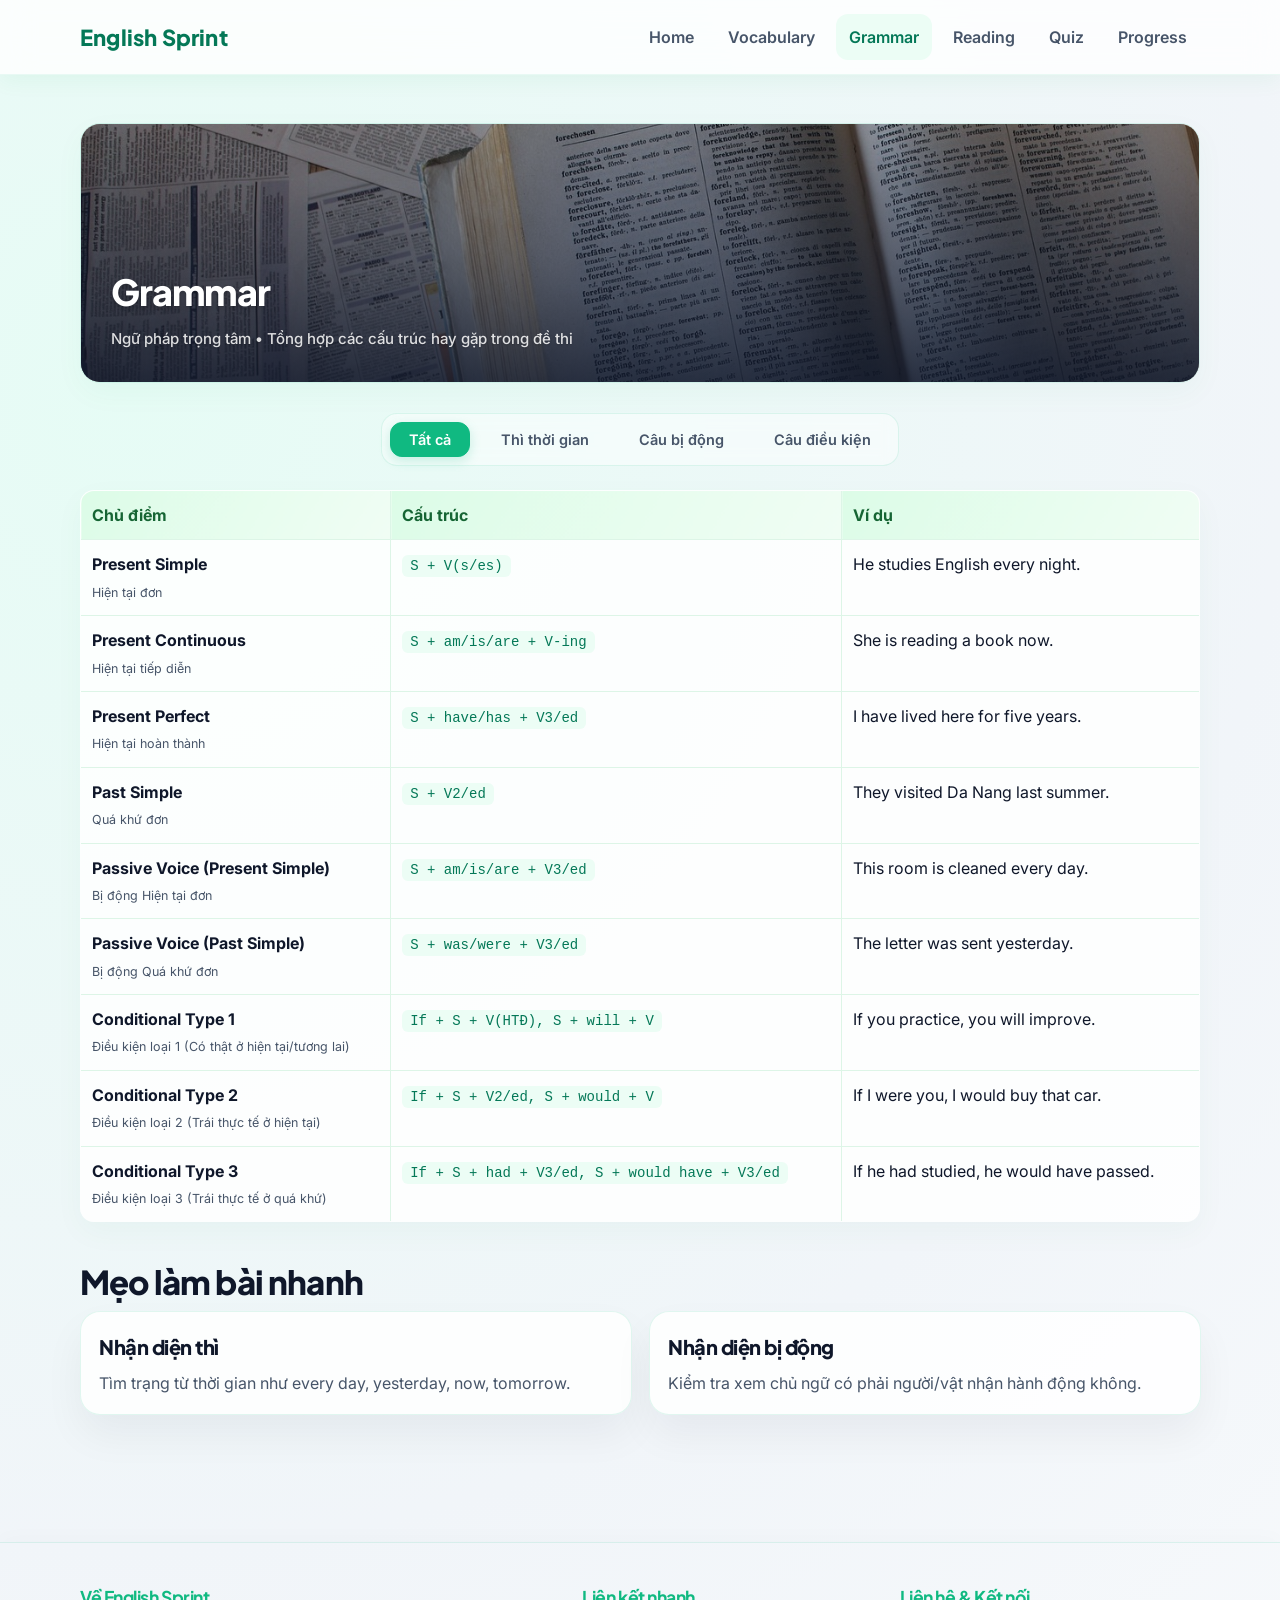
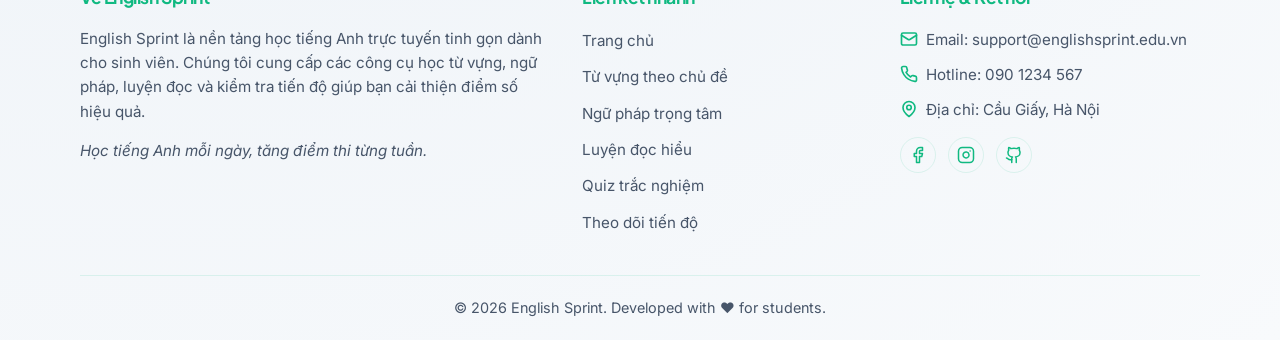
==== commit b1575984: "Nang cap icon footer: Thay cac emoji bang SVG vector hien dai va dong bo" ====
--- a/html/grammar.html
+++ b/html/grammar.html
@@ -146,14 +146,29 @@
           <div class="footer-column">
             <h3>Liên hệ & Kết nối</h3>
             <ul class="footer-contact-info">
-              <li>📧 Email: support@englishsprint.edu.vn</li>
-              <li>📞 Hotline: 090 1234 567</li>
-              <li>📍 Địa chỉ: Cầu Giấy, Hà Nội</li>
+              <li>
+                <svg xmlns="http://www.w3.org/2000/svg" width="18" height="18" viewBox="0 0 24 24" fill="none" stroke="currentColor" stroke-width="2" stroke-linecap="round" stroke-linejoin="round" class="contact-svg-icon"><rect width="20" height="16" x="2" y="4" rx="2"/><path d="m22 7-8.97 5.7a1.94 1.94 0 0 1-2.06 0L2 7"/></svg>
+                <span>Email: support@englishsprint.edu.vn</span>
+              </li>
+              <li>
+                <svg xmlns="http://www.w3.org/2000/svg" width="18" height="18" viewBox="0 0 24 24" fill="none" stroke="currentColor" stroke-width="2" stroke-linecap="round" stroke-linejoin="round" class="contact-svg-icon"><path d="M22 16.92v3a2 2 0 0 1-2.18 2 19.79 19.79 0 0 1-8.63-3.07 19.5 19.5 0 0 1-6-6 19.79 19.79 0 0 1-3.07-8.67A2 2 0 0 1 4.11 2h3a2 2 0 0 1 2 1.72 12.84 12.84 0 0 0 .7 2.81 2 2 0 0 1-.45 2.11L8.09 9.91a16 16 0 0 0 6 6l1.27-1.27a2 2 0 0 1 2.11-.45 12.84 12.84 0 0 0 2.81.7A2 2 0 0 1 22 16.92z"/></svg>
+                <span>Hotline: 090 1234 567</span>
+              </li>
+              <li>
+                <svg xmlns="http://www.w3.org/2000/svg" width="18" height="18" viewBox="0 0 24 24" fill="none" stroke="currentColor" stroke-width="2" stroke-linecap="round" stroke-linejoin="round" class="contact-svg-icon"><path d="M20 10c0 6-8 12-8 12s-8-6-8-12a8 8 0 0 1 16 0Z"/><circle cx="12" cy="10" r="3"/></svg>
+                <span>Địa chỉ: Cầu Giấy, Hà Nội</span>
+              </li>
             </ul>
             <div class="footer-socials">
-              <a href="#" class="social-icon" title="Facebook">🌐</a>
-              <a href="#" class="social-icon" title="Instagram">📸</a>
-              <a href="#" class="social-icon" title="GitHub">💻</a>
+              <a href="#" class="social-icon" title="Facebook">
+                <svg xmlns="http://www.w3.org/2000/svg" width="18" height="18" viewBox="0 0 24 24" fill="none" stroke="currentColor" stroke-width="2" stroke-linecap="round" stroke-linejoin="round"><path d="M18 2h-3a5 5 0 0 0-5 5v3H7v4h3v8h4v-8h3l1-4h-4V7a1 1 0 0 1 1-1h3z"/></svg>
+              </a>
+              <a href="#" class="social-icon" title="Instagram">
+                <svg xmlns="http://www.w3.org/2000/svg" width="18" height="18" viewBox="0 0 24 24" fill="none" stroke="currentColor" stroke-width="2" stroke-linecap="round" stroke-linejoin="round"><rect width="20" height="20" x="2" y="2" rx="5" ry="5"/><path d="M16 11.37A4 4 0 1 1 12.63 8 4 4 0 0 1 16 11.37z"/><line x1="17.5" x2="17.51" y1="6.5" y2="6.5"/></svg>
+              </a>
+              <a href="#" class="social-icon" title="GitHub">
+                <svg xmlns="http://www.w3.org/2000/svg" width="18" height="18" viewBox="0 0 24 24" fill="none" stroke="currentColor" stroke-width="2" stroke-linecap="round" stroke-linejoin="round"><path d="M15 22v-4a4.8 4.8 0 0 0-1-3.5c3 0 6-2 6-5.5.08-1.25-.27-2.48-1-3.5.28-1.15.28-2.35 0-3.5 0 0-1 0-3 1.5-2.64-.5-5.36-.5-8 0C6 2 5 2 5 2c-.3 1.15-.3 2.35 0 3.5A5.403 5.403 0 0 0 4 9c0 3.5 3 5.5 6 5.5-.39.49-.68 1.05-.85 1.65-.17.6-.22 1.23-.15 1.85v4"/><path d="M9 18c-4.51 2-5-2-7-2"/></svg>
+              </a>
             </div>
           </div>
         </div>
--- a/css/style.css
+++ b/css/style.css
@@ -1150,5 +1150,18 @@
   font-size: 14px;
 }
 
-
-
+/* ==========================================================================
+   Footer SVG Icon Styles
+   ========================================================================== */
+.contact-svg-icon {
+  color: var(--primary);
+  flex-shrink: 0;
+  stroke-width: 2.2px;
+}
+
+.social-icon svg {
+  display: block;
+}
+
+
+
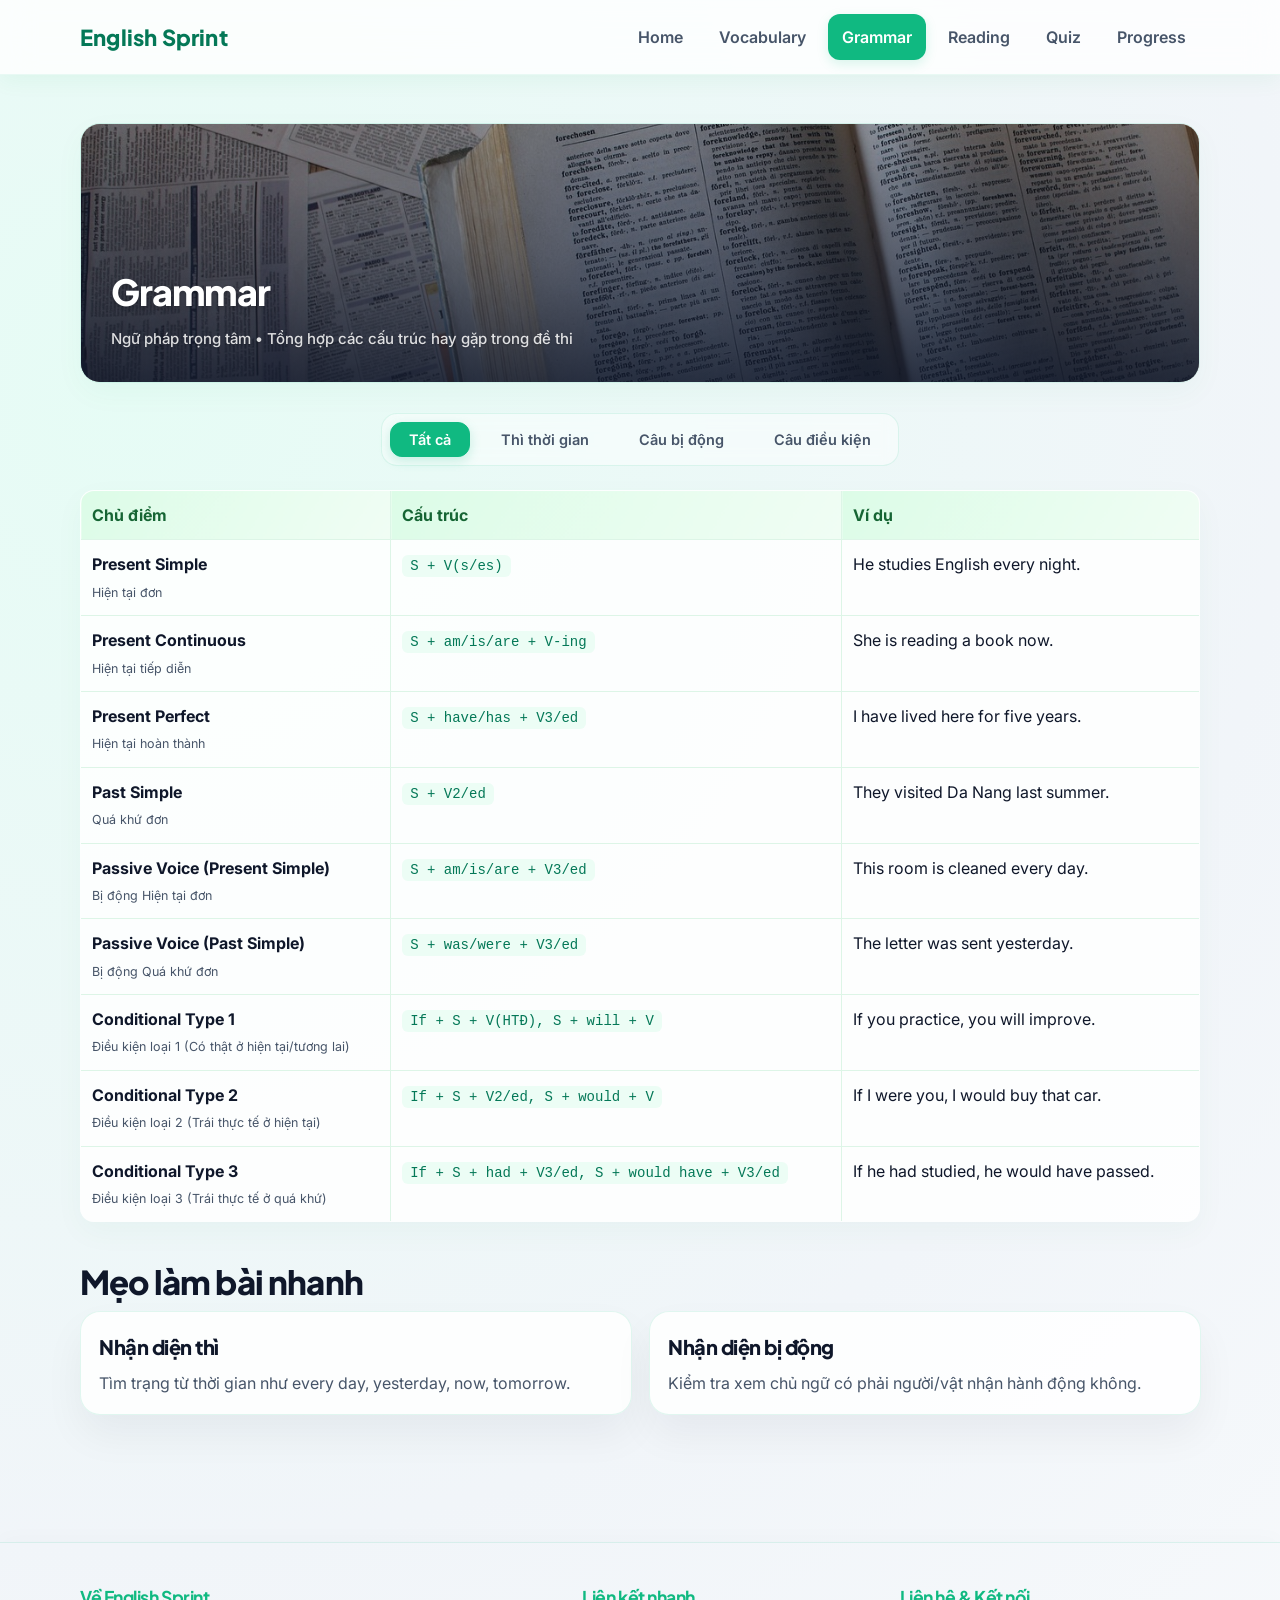
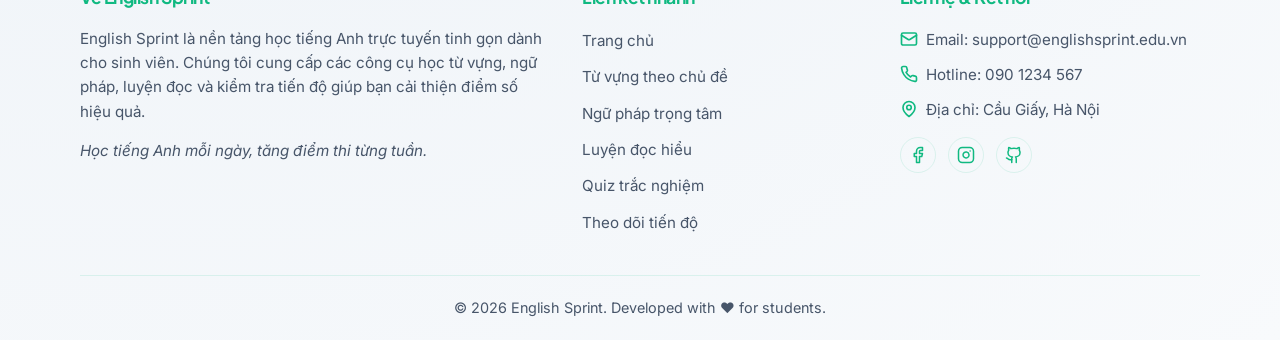
==== commit 64754f38: "Nang cap nut menu di dong va highlight link active menu trang chu" ====
--- a/html/grammar.html
+++ b/html/grammar.html
@@ -15,7 +15,10 @@
     <header class="site-header">
       <div class="container header-wrap">
         <a class="logo" href="../index.html">English Sprint</a>
-        <button class="nav-toggle">Menu</button>
+        <button class="nav-toggle" aria-label="Mở menu">
+          <svg class="hamburger-icon" xmlns="http://www.w3.org/2000/svg" width="18" height="18" viewBox="0 0 24 24" fill="none" stroke="currentColor" stroke-width="2.5" stroke-linecap="round" stroke-linejoin="round"><line x1="4" x2="20" y1="12" y2="12"/><line x1="4" x2="20" y1="6" y2="6"/><line x1="4" x2="20" y1="18" y2="18"/></svg>
+          <span>Menu</span>
+        </button>
         <nav class="main-nav">
           <ul>
             <li><a href="../index.html">Home</a></li>
--- a/css/style.css
+++ b/css/style.css
@@ -82,12 +82,27 @@
 
 .nav-toggle {
   display: none;
-  border: 1px solid var(--border);
+  border: 1px solid rgba(16, 185, 129, 0.2);
   border-radius: 12px;
-  background: #fff;
-  padding: 8px 12px;
+  background: var(--primary-soft);
+  padding: 8px 14px;
   color: var(--primary-dark);
   cursor: pointer;
+  font-family: inherit;
+  font-weight: 700;
+  font-size: 14.5px;
+  align-items: center;
+  gap: 6px;
+  box-shadow: 0 2px 8px rgba(16, 185, 129, 0.08);
+  transition: all 0.25s cubic-bezier(0.16, 1, 0.3, 1);
+}
+
+.nav-toggle:hover {
+  background: var(--primary);
+  color: #ffffff;
+  border-color: var(--primary);
+  box-shadow: 0 4px 12px rgba(16, 185, 129, 0.18);
+  transform: translateY(-1px);
 }
 
 .main-nav ul {
@@ -99,17 +114,22 @@
 
 .main-nav a {
   display: inline-block;
-  padding: 10px 13px;
+  padding: 10px 14px;
   border-radius: 12px;
   color: var(--muted);
   font-weight: 600;
-  transition: 0.2s ease;
-}
-
-.main-nav a:hover,
-.main-nav a.active {
+  transition: all 0.25s ease;
+}
+
+.main-nav a:hover {
   background: var(--primary-soft);
   color: var(--primary-dark);
+}
+
+.main-nav a.active {
+  background: var(--primary);
+  color: #ffffff !important;
+  box-shadow: 0 4px 12px rgba(16, 185, 129, 0.15);
 }
 
 .hero {
@@ -569,8 +589,7 @@
 
 @media (max-width: 740px) {
   .nav-toggle {
-    display: inline-block;
-    transition: all 0.25s cubic-bezier(0.16, 1, 0.3, 1);
+    display: inline-flex;
   }
 
   .nav-toggle.active {
@@ -578,6 +597,7 @@
     color: white;
     border-color: var(--primary);
     transform: scale(0.96);
+    box-shadow: 0 4px 12px rgba(16, 185, 129, 0.22);
   }
 
   .main-nav {
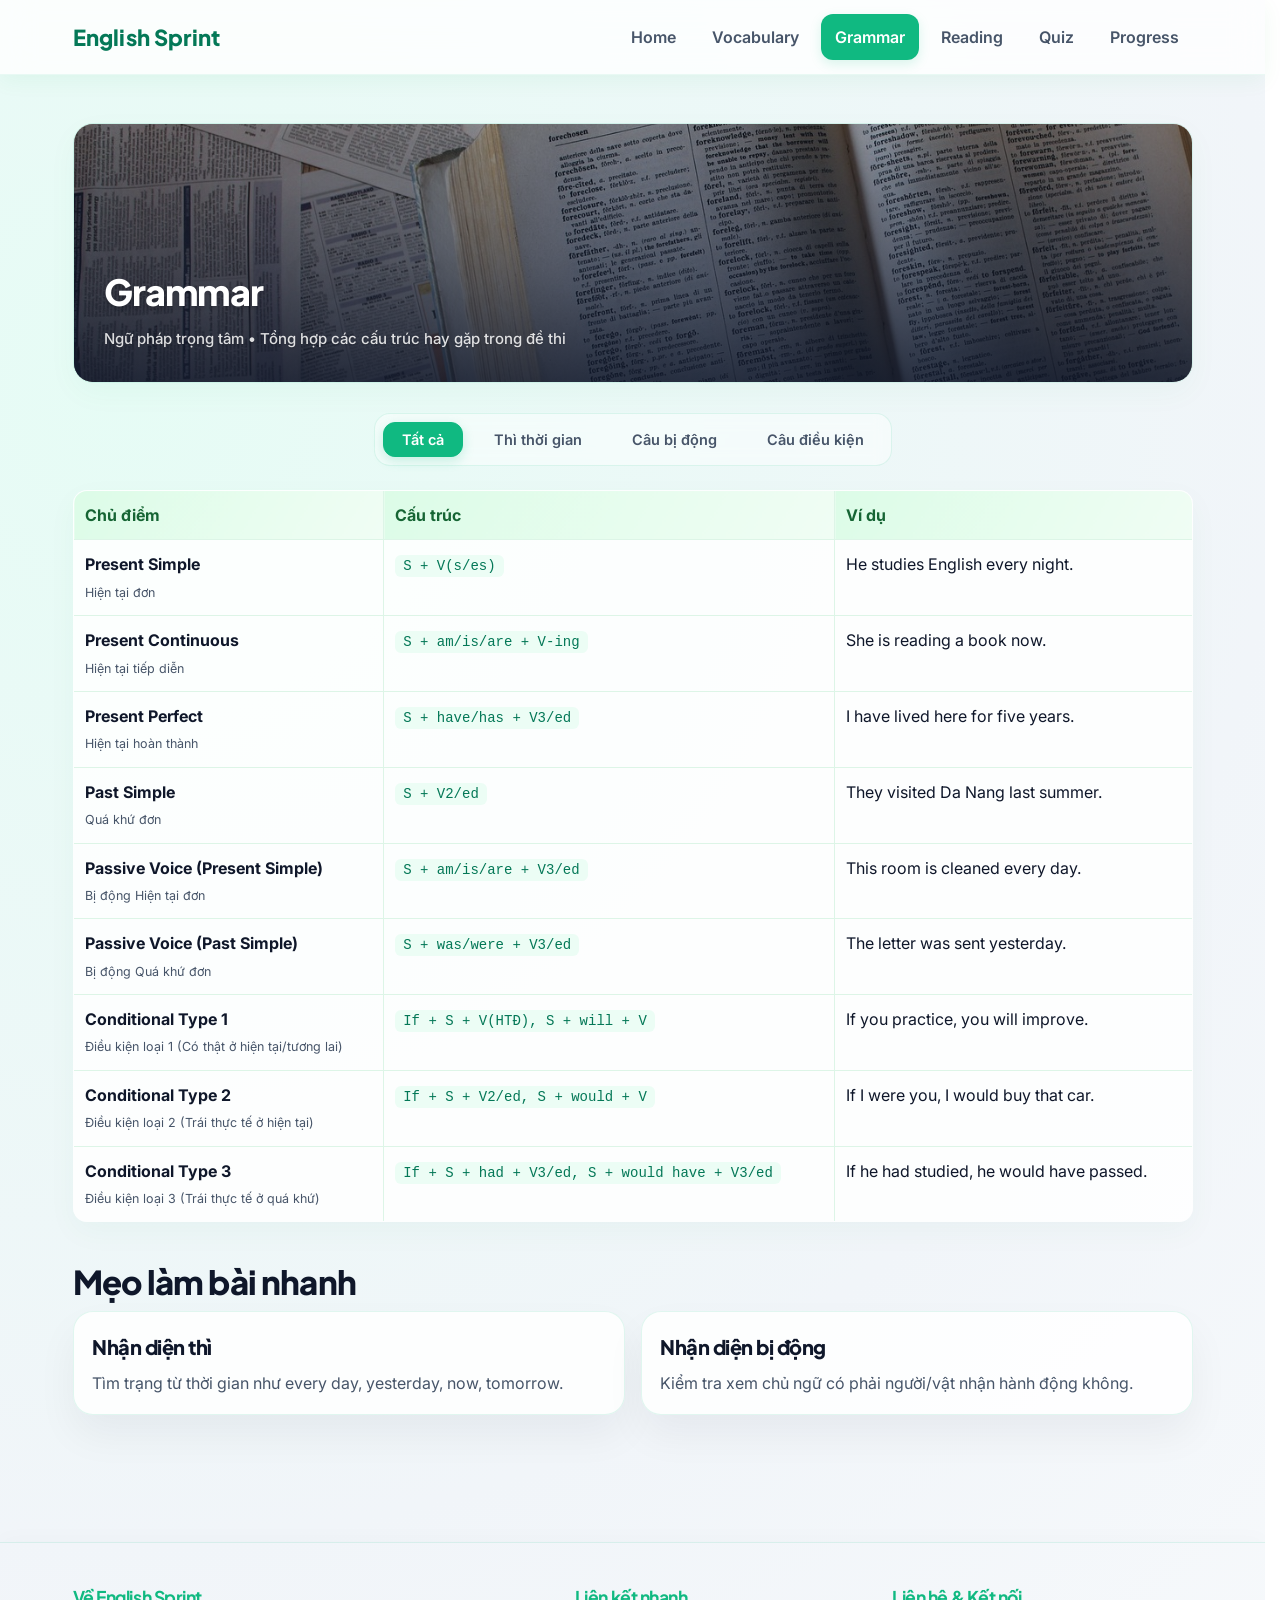
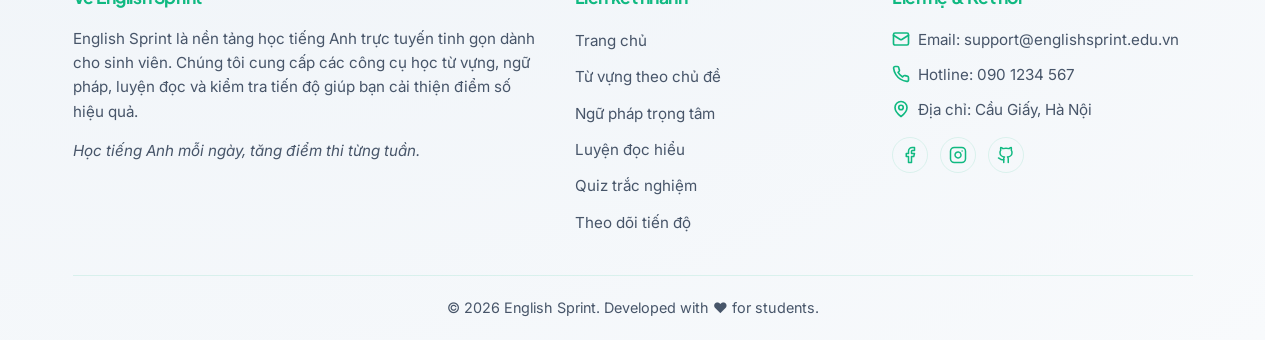
==== commit 6b3a4f51: "Fix navigation layout shaking and active state flash on page transitions" ====
--- a/html/grammar.html
+++ b/html/grammar.html
@@ -23,7 +23,7 @@
           <ul>
             <li><a href="../index.html">Home</a></li>
             <li><a href="vocabulary.html">Vocabulary</a></li>
-            <li><a href="grammar.html">Grammar</a></li>
+            <li><a href="grammar.html" class="active">Grammar</a></li>
             <li><a href="reading.html">Reading</a></li>
             <li><a href="quiz.html">Quiz</a></li>
             <li><a href="progress.html">Progress</a></li>
--- a/css/style.css
+++ b/css/style.css
@@ -28,6 +28,7 @@
 
 html {
   scroll-behavior: smooth;
+  scrollbar-gutter: stable;
 }
 
 body {
@@ -78,6 +79,8 @@
   font-weight: 800;
   color: var(--primary-dark);
   letter-spacing: 0.2px;
+  display: inline-flex;
+  align-items: center;
 }
 
 .nav-toggle {
@@ -118,7 +121,7 @@
   border-radius: 12px;
   color: var(--muted);
   font-weight: 600;
-  transition: all 0.25s ease;
+  transition: background-color 0.25s ease, color 0.25s ease, box-shadow 0.25s ease;
 }
 
 .main-nav a:hover {
@@ -590,6 +593,8 @@
 @media (max-width: 740px) {
   .nav-toggle {
     display: inline-flex;
+    align-items: center;
+    justify-content: center;
   }
 
   .nav-toggle.active {
@@ -602,16 +607,16 @@
 
   .main-nav {
     position: absolute;
-    top: 64px;
+    top: 100%;
     left: 0;
     right: 0;
-    background: rgba(255, 255, 255, 0.96);
-    backdrop-filter: blur(12px);
-    -webkit-backdrop-filter: blur(12px);
+    background: rgba(255, 255, 255, 0.98);
+    backdrop-filter: blur(16px);
+    -webkit-backdrop-filter: blur(16px);
     border-bottom: 1px solid var(--border);
-    box-shadow: 0 12px 22px rgba(15, 23, 42, 0.08);
+    box-shadow: 0 12px 28px rgba(15, 23, 42, 0.08);
     opacity: 0;
-    transform: translateY(-10px);
+    transform: translateY(-8px);
     visibility: hidden;
     pointer-events: none;
     transition: opacity 0.3s cubic-bezier(0.16, 1, 0.3, 1), transform 0.3s cubic-bezier(0.16, 1, 0.3, 1), visibility 0.3s;
@@ -626,11 +631,20 @@
 
   .main-nav ul {
     flex-direction: column;
-    padding: 10px;
+    padding: 14px 20px;
+    gap: 8px;
+  }
+
+  .main-nav li {
+    width: 100%;
   }
 
   .main-nav a {
+    display: block;
     width: 100%;
+    box-sizing: border-box;
+    padding: 12px 16px;
+    text-align: left;
   }
 
   .history-item {
